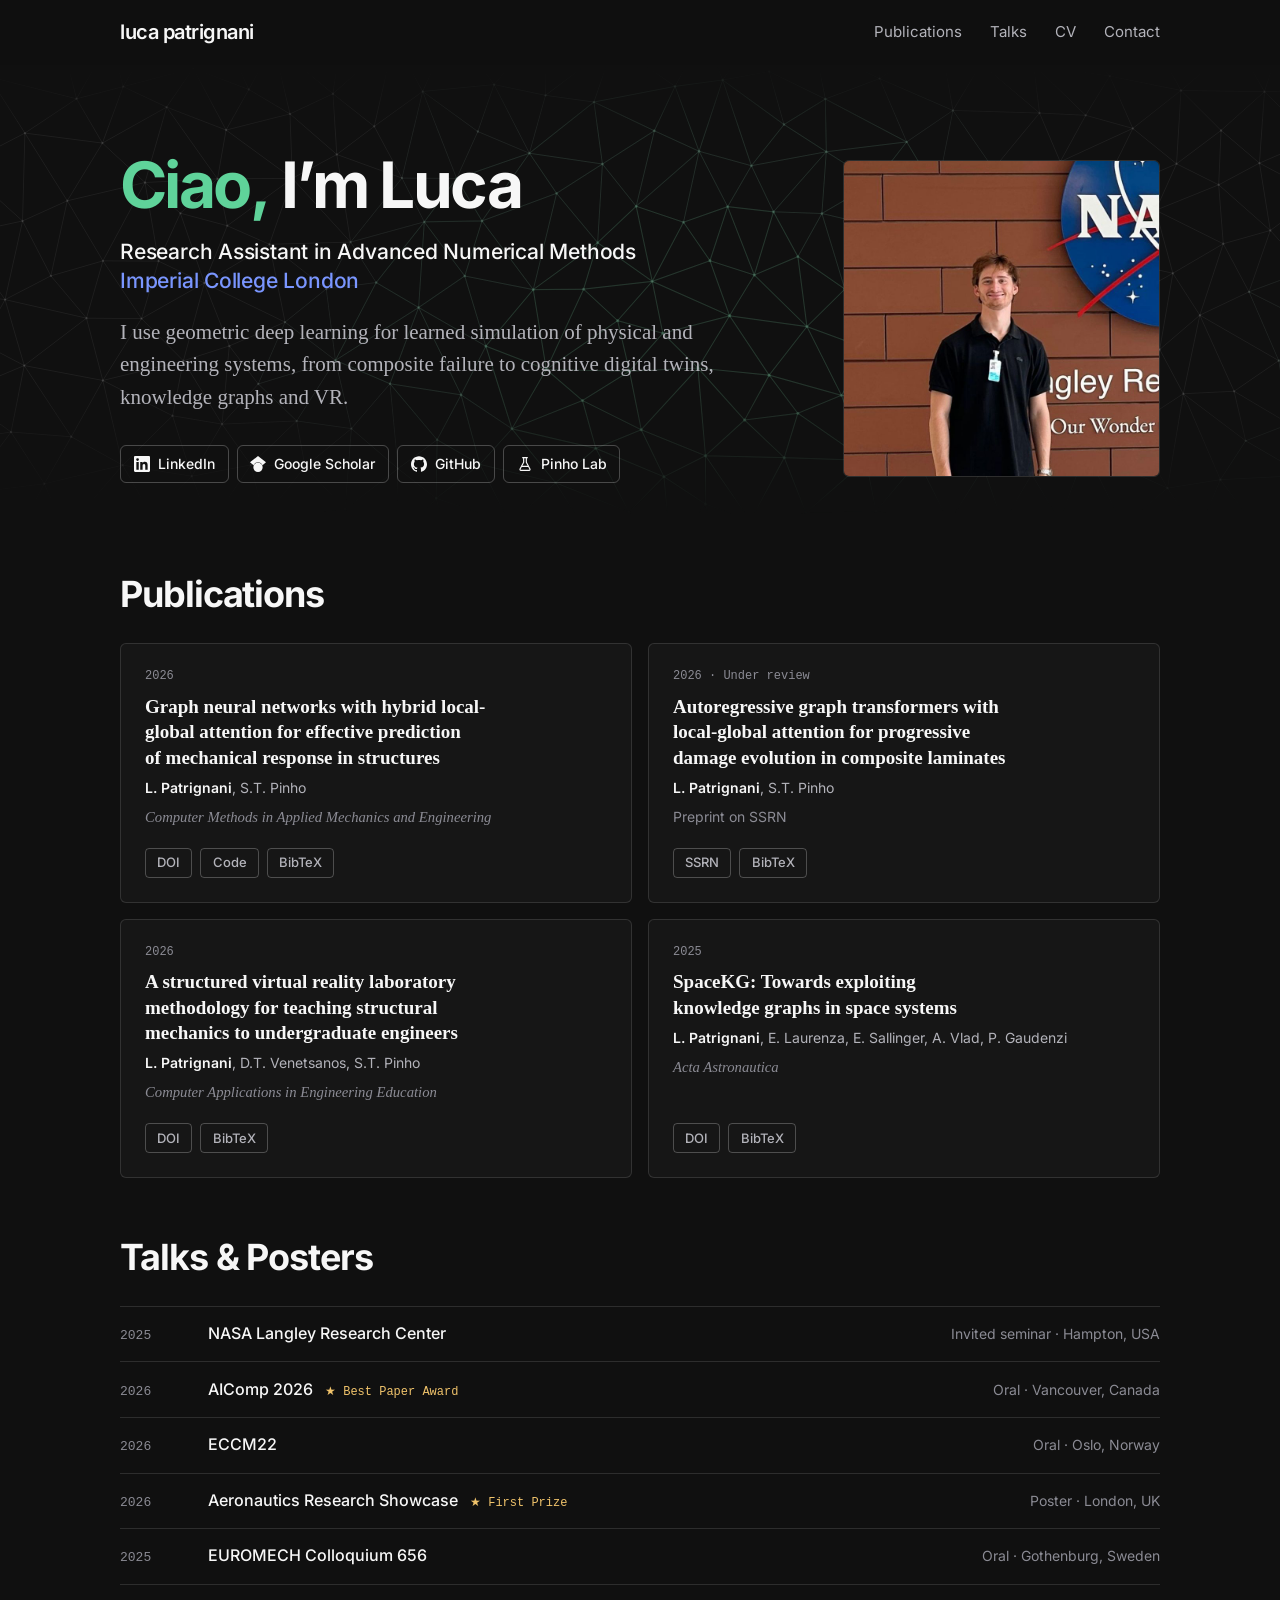
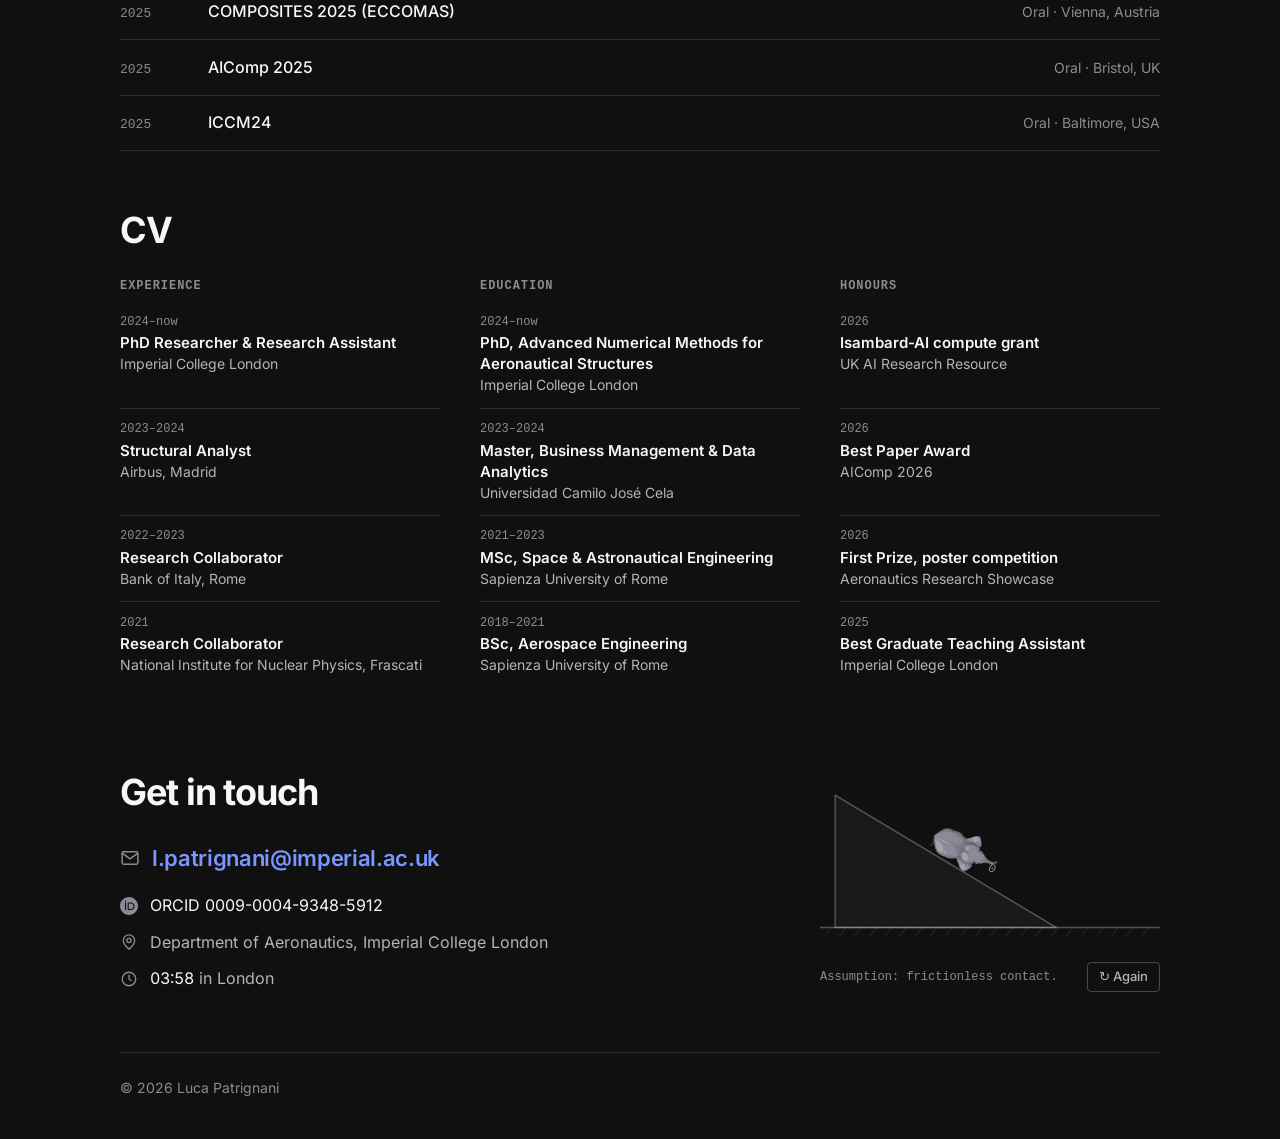
==== index.html @ 2bc67d6f "First version of my website" ====
<!doctype html>
<!--
  Luca Patrignani: personal academic website
  ============================================================================
  EDITING GUIDE
  - All content lives in this file, in this order: HERO, PUBLICATIONS, TALKS,
    CV, CONTACT. Each section starts with a comment banner.
  - To add an item, copy an existing block in the same list and edit the text.
  - Search for "TODO" to find what still needs your input.
  - Colours and fonts are set at the top of assets/css/style.css.
  ============================================================================
-->
<html lang="en" class="no-js">
<head>
  <meta charset="utf-8">
  <meta name="viewport" content="width=device-width, initial-scale=1">
  <script>document.documentElement.className = 'js';</script>

  <!-- ===== SEO ===== -->
  <title>Luca Patrignani | Research Assistant, Imperial College London</title>
  <meta name="description" content="Luca Patrignani, Research Assistant at Imperial College London: geometric deep learning for learned simulation of physical and engineering systems.">
  <meta name="author" content="Luca Patrignani">
  <link rel="canonical" href="https://englpat.github.io/">
  <meta name="theme-color" content="#101010">
  <meta name="color-scheme" content="dark">

  <!-- Social previews (LinkedIn, Slack, X, WhatsApp...) -->
  <meta property="og:type" content="profile">
  <meta property="og:site_name" content="Luca Patrignani">
  <meta property="og:title" content="Luca Patrignani | Research Assistant, Imperial College London">
  <meta property="og:description" content="Geometric deep learning for learned simulation of physical and engineering systems.">
  <meta property="og:url" content="https://englpat.github.io/">
  <meta property="og:image" content="https://englpat.github.io/assets/img/og-image.png">
  <meta property="og:image:width" content="1200">
  <meta property="og:image:height" content="630">
  <meta property="og:image:alt" content="Luca Patrignani, Research Assistant at Imperial College London">
  <meta name="twitter:card" content="summary_large_image">

  <link rel="icon" href="assets/img/favicon.svg" type="image/svg+xml">
  <link rel="apple-touch-icon" href="assets/img/apple-touch-icon.png">

  <!-- ===== Fonts & styles ===== -->
  <link rel="preload" href="assets/fonts/inter.woff2" as="font" type="font/woff2" crossorigin>
  <link rel="preload" href="assets/fonts/source-serif-4.woff2" as="font" type="font/woff2" crossorigin>
  <link rel="stylesheet" href="assets/css/style.css">
  <script src="assets/js/main.js" defer></script>
  <script src="assets/js/mesh.js" defer></script>

  <!-- Structured data: helps search engines understand who you are -->
  <script type="application/ld+json">
  {
    "@context": "https://schema.org",
    "@type": "Person",
    "name": "Luca Patrignani",
    "url": "https://englpat.github.io/",
    "image": "https://englpat.github.io/assets/img/profile.jpg",
    "email": "mailto:l.patrignani@imperial.ac.uk",
    "jobTitle": "Research Assistant in Advanced Numerical Methods",
    "worksFor": { "@type": "CollegeOrUniversity", "name": "Imperial College London", "url": "https://www.imperial.ac.uk/" },
    "memberOf": { "@type": "Organization", "name": "Pinho Lab", "url": "https://pinholab.cc.ic.ac.uk/" },
    "alumniOf": [
      { "@type": "CollegeOrUniversity", "name": "Sapienza University of Rome" },
      { "@type": "CollegeOrUniversity", "name": "Universidad Camilo José Cela" }
    ],
    "knowsAbout": [
      "Machine Learning for Computational Mechanics", "Geometric Deep Learning", "Graph Neural Networks",
      "Graph Transformers", "Digital Twins", "Virtual Reality",
      "Composite Structures", "Progressive Failure Modelling", "Uncertainty Quantification",
      "Scientific Machine Learning"
    ],
    "sameAs": [
      "https://www.linkedin.com/in/lucapatrignanii",
      "https://scholar.google.com/citations?user=K2Ihj38AAAAJ",
      "https://orcid.org/0009-0004-9348-5912",
      "https://profiles.imperial.ac.uk/l.patrignani",
      "https://github.com/EngLPat"
    ]
  }
  </script>
</head>

<body>
  <a class="skip-link" href="#main">Skip to content</a>

  <!-- Icon library: each <symbol> is reused below with <use href="#id"> -->
  <svg class="sprite" xmlns="http://www.w3.org/2000/svg" aria-hidden="true" focusable="false">
    <symbol id="i-scholar" viewBox="0 0 24 24"><path fill="currentColor" d="M5.242 13.769 0 9.5 12 0l12 9.5-5.242 4.269C17.548 11.249 14.978 9.5 12 9.5c-2.977 0-5.548 1.748-6.758 4.269zM12 10a7 7 0 1 0 0 14 7 7 0 0 0 0-14z"/></symbol>
    <symbol id="i-github" viewBox="0 0 24 24"><path fill="currentColor" d="M12 .297c-6.63 0-12 5.373-12 12 0 5.303 3.438 9.8 8.205 11.385.6.113.82-.258.82-.577 0-.285-.01-1.04-.015-2.04-3.338.724-4.042-1.61-4.042-1.61C4.422 18.07 3.633 17.7 3.633 17.7c-1.087-.744.084-.729.084-.729 1.205.084 1.838 1.236 1.838 1.236 1.07 1.835 2.809 1.305 3.495.998.108-.776.417-1.305.76-1.605-2.665-.3-5.466-1.332-5.466-5.93 0-1.31.465-2.38 1.235-3.22-.135-.303-.54-1.523.105-3.176 0 0 1.005-.322 3.3 1.23.96-.267 1.98-.399 3-.405 1.02.006 2.04.138 3 .405 2.28-1.552 3.285-1.23 3.285-1.23.645 1.653.24 2.873.12 3.176.765.84 1.23 1.91 1.23 3.22 0 4.61-2.805 5.625-5.475 5.92.42.36.81 1.096.81 2.22 0 1.606-.015 2.896-.015 3.286 0 .315.21.69.825.57C20.565 22.092 24 17.592 24 12.297c0-6.627-5.373-12-12-12"/></symbol>
    <symbol id="i-linkedin" viewBox="0 0 24 24"><path fill="currentColor" d="M20.447 20.452h-3.554v-5.569c0-1.328-.027-3.037-1.852-3.037-1.853 0-2.136 1.445-2.136 2.939v5.667H9.351V9h3.414v1.561h.046c.477-.9 1.637-1.85 3.37-1.85 3.601 0 4.267 2.37 4.267 5.455v6.286zM5.337 7.433a2.062 2.062 0 0 1-2.063-2.065 2.064 2.064 0 1 1 2.063 2.065zm1.782 13.019H3.555V9h3.564v11.452zM22.225 0H1.771C.792 0 0 .774 0 1.729v20.542C0 23.227.792 24 1.771 24h20.451C23.2 24 24 23.227 24 22.271V1.729C24 .774 23.2 0 22.222 0h.003z"/></symbol>
    <symbol id="i-orcid" viewBox="0 0 24 24"><path fill="currentColor" d="M12 0C5.372 0 0 5.372 0 12s5.372 12 12 12 12-5.372 12-12S18.628 0 12 0zM7.369 4.378c.525 0 .947.431.947.947s-.422.947-.947.947a.95.95 0 0 1-.947-.947c0-.525.422-.947.947-.947zm-.722 3.038h1.444v10.041H6.647V7.416zm3.562 0h3.9c3.712 0 5.344 2.653 5.344 5.025 0 2.578-2.016 5.025-5.325 5.025h-3.919V7.416zm1.444 1.303v7.444h2.297c3.272 0 4.022-2.484 4.022-3.722 0-2.016-1.284-3.722-4.097-3.722h-2.222z"/></symbol>
    <symbol id="i-clock" viewBox="0 0 24 24"><g fill="none" stroke="currentColor" stroke-width="1.75" stroke-linecap="round" stroke-linejoin="round"><circle cx="12" cy="12" r="9"/><path d="M12 7v5l3 2"/></g></symbol>
    <symbol id="i-lab" viewBox="0 0 24 24"><g fill="none" stroke="currentColor" stroke-width="1.75" stroke-linecap="round" stroke-linejoin="round"><path d="M10 2.5v7L4.6 19.6A1.3 1.3 0 0 0 5.8 21.5h12.4a1.3 1.3 0 0 0 1.2-1.9L14 9.5v-7"/><path d="M8.5 2.5h7M7 15.5h10"/></g></symbol>
    <symbol id="i-mail" viewBox="0 0 24 24"><g fill="none" stroke="currentColor" stroke-width="1.75" stroke-linecap="round" stroke-linejoin="round"><rect x="2.5" y="4.5" width="19" height="15" rx="2"/><path d="m3 6.5 9 6.5 9-6.5"/></g></symbol>
    <symbol id="i-pin" viewBox="0 0 24 24"><g fill="none" stroke="currentColor" stroke-width="1.75" stroke-linecap="round" stroke-linejoin="round"><path d="M19.5 10c0 5.5-7.5 11.5-7.5 11.5S4.5 15.5 4.5 10a7.5 7.5 0 0 1 15 0z"/><circle cx="12" cy="10" r="2.75"/></g></symbol>
    <symbol id="i-arrow" viewBox="0 0 24 24"><g fill="none" stroke="currentColor" stroke-width="2" stroke-linecap="round" stroke-linejoin="round"><path d="M7 17 17 7M8 7h9v9"/></g></symbol>
  </svg>

  <!-- ===================================================================
       HEADER
       =================================================================== -->
  <header class="site-header">
    <div class="container header-inner">
      <a class="wordmark" href="#top">luca patrignani</a>

      <button class="nav-toggle" type="button" aria-expanded="false" aria-controls="site-menu">
        <span class="sr-only">Menu</span>
        <span class="nav-toggle-bars" aria-hidden="true"></span>
      </button>

      <nav id="site-menu" class="nav" aria-label="Primary">
        <ul class="nav-links">
          <li><a href="#publications">Publications</a></li>
          <li><a href="#talks">Talks</a></li>
          <!-- TODO (optional): to use a hosted CV instead, replace #cv with its link -->
          <li><a href="#cv">CV</a></li>
          <li><a href="#contact">Contact</a></li>
        </ul>
      </nav>
    </div>
  </header>

  <main id="main">

    <!-- =================================================================
         HERO
         ================================================================= -->
    <section class="hero" id="top" aria-labelledby="hero-title">
      <!-- Interactive mesh in the background, drawn by assets/js/mesh.js -->
      <canvas class="hero-mesh" id="hero-mesh" aria-hidden="true"></canvas>

      <div class="container hero-grid">
        <div class="hero-text">
          <!-- The greeting cycles through Hi / Ciao / Hola (assets/js/main.js) -->
          <h1 class="hero-name" id="hero-title"><span class="greet" aria-hidden="true"><span class="greet-word">Hi,</span></span><span class="sr-only">Hi,</span> I’m Luca</h1>
          <p class="hero-role">
            Research Assistant in Advanced Numerical Methods<br>
            <a class="accent-link" href="https://profiles.imperial.ac.uk/l.patrignani" target="_blank" rel="noopener">Imperial College London</a>
          </p>
          <p class="hero-statement">
            I use geometric deep learning for learned simulation of physical and engineering systems,
            from composite failure to cognitive digital twins, knowledge graphs and VR.
          </p>

          <ul class="hero-links" aria-label="Profiles">
            <li><a class="btn" href="https://www.linkedin.com/in/lucapatrignanii" target="_blank" rel="noopener"><svg class="icon" aria-hidden="true"><use href="#i-linkedin"/></svg>LinkedIn</a></li>
            <li><a class="btn" href="https://scholar.google.com/citations?user=K2Ihj38AAAAJ" target="_blank" rel="noopener"><svg class="icon" aria-hidden="true"><use href="#i-scholar"/></svg>Google Scholar</a></li>
            <li><a class="btn" href="https://github.com/EngLPat" target="_blank" rel="noopener"><svg class="icon" aria-hidden="true"><use href="#i-github"/></svg>GitHub</a></li>
            <li><a class="btn" href="https://pinholab.cc.ic.ac.uk/" target="_blank" rel="noopener"><svg class="icon" aria-hidden="true"><use href="#i-lab"/></svg>Pinho Lab</a></li>
          </ul>
        </div>

        <!-- To change the photo, replace assets/img/profile.jpg (square, about 800×800 px) -->
        <img class="hero-photo" src="assets/img/profile.jpg" alt="Luca Patrignani" width="800" height="800" fetchpriority="high">
      </div>
    </section>

    <!-- =================================================================
         PUBLICATIONS
         -----------------------------------------------------------------
         TEMPLATE: copy this block to add a paper (newest first):

         <article class="pub">
           <p class="pub-meta">2026</p>
           <h3 class="pub-title"><a href="https://doi.org/..." target="_blank" rel="noopener">Paper title</a></h3>
           <p class="pub-authors"><strong>L. Patrignani</strong>, A. Coauthor</p>
           <p class="pub-venue"><em>Journal name</em></p>
           <div class="pub-links">
             <a class="chip" href="https://doi.org/..." target="_blank" rel="noopener">DOI</a>
             <details class="bibtex">
               <summary class="chip">BibTeX</summary>
               <div class="bibtex-box">
                 <button class="copy-btn" type="button">Copy</button>
                 <pre><code>@article{key, ... }</code></pre>
               </div>
             </details>
           </div>
         </article>
         ================================================================= -->
    <section class="section" id="publications" aria-labelledby="publications-title">
      <div class="container">
        <h2 class="section-title" id="publications-title">Publications</h2>

        <div class="pub-grid">
          <article class="pub">
            <p class="pub-meta">2026</p>
            <h3 class="pub-title"><a href="https://doi.org/10.1016/j.cma.2026.118753" target="_blank" rel="noopener">Graph neural networks with hybrid local-global attention for effective prediction of mechanical response in structures</a></h3>
            <p class="pub-authors"><strong>L. Patrignani</strong>, S.T. Pinho</p>
            <p class="pub-venue"><em>Computer Methods in Applied Mechanics and Engineering</em></p>
            <div class="pub-links">
              <a class="chip" href="https://doi.org/10.1016/j.cma.2026.118753" target="_blank" rel="noopener">DOI</a>
              <a class="chip" href="https://github.com/EngLPat/local-global-graph-transformer" target="_blank" rel="noopener">Code</a>
              <details class="bibtex">
                <summary class="chip">BibTeX</summary>
                <div class="bibtex-box">
                  <button class="copy-btn" type="button">Copy</button>
<pre><code>@article{patrignani2026hybrid,
  title   = {Graph neural networks with hybrid local--global attention for effective prediction of mechanical response in structures},
  author  = {Patrignani, Luca and Pinho, S. T.},
  journal = {Computer Methods in Applied Mechanics and Engineering},
  volume  = {452},
  pages   = {118753},
  year    = {2026},
  doi     = {10.1016/j.cma.2026.118753}
}</code></pre>
                </div>
              </details>
            </div>
          </article>

          <article class="pub">
            <p class="pub-meta">2026 · Under review</p>
            <h3 class="pub-title"><a href="https://papers.ssrn.com/sol3/papers.cfm?abstract_id=7286223" target="_blank" rel="noopener">Autoregressive graph transformers with local-global attention for progressive damage evolution in composite laminates</a></h3>
            <p class="pub-authors"><strong>L. Patrignani</strong>, S.T. Pinho</p>
            <p class="pub-venue">Preprint on SSRN</p>
            <div class="pub-links">
              <a class="chip" href="https://papers.ssrn.com/sol3/papers.cfm?abstract_id=7286223" target="_blank" rel="noopener">SSRN</a>
              <details class="bibtex">
                <summary class="chip">BibTeX</summary>
                <div class="bibtex-box">
                  <button class="copy-btn" type="button">Copy</button>
<pre><code>@misc{patrignani2026autoregressive,
  title  = {Autoregressive graph transformers with local--global attention for progressive damage evolution in composite laminates},
  author = {Patrignani, Luca and Pinho, S. T.},
  year   = {2026},
  note   = {Preprint, SSRN 7286223. Under review at Computer Methods in Applied Mechanics and Engineering}
}</code></pre>
                </div>
              </details>
            </div>
          </article>

          <article class="pub">
            <p class="pub-meta">2026</p>
            <h3 class="pub-title"><a href="https://doi.org/10.1002/cae.70261" target="_blank" rel="noopener">A structured virtual reality laboratory methodology for teaching structural mechanics to undergraduate engineers</a></h3>
            <p class="pub-authors"><strong>L. Patrignani</strong>, D.T. Venetsanos, S.T. Pinho</p>
            <p class="pub-venue"><em>Computer Applications in Engineering Education</em></p>
            <div class="pub-links">
              <a class="chip" href="https://doi.org/10.1002/cae.70261" target="_blank" rel="noopener">DOI</a>
              <details class="bibtex">
                <summary class="chip">BibTeX</summary>
                <div class="bibtex-box">
                  <button class="copy-btn" type="button">Copy</button>
<pre><code>@article{patrignani2026vrlab,
  title   = {A structured virtual reality laboratory methodology for teaching structural mechanics to undergraduate engineers},
  author  = {Patrignani, Luca and Venetsanos, D. T. and Pinho, S. T.},
  journal = {Computer Applications in Engineering Education},
  volume  = {34},
  number  = {5},
  pages   = {e70261},
  year    = {2026},
  doi     = {10.1002/cae.70261}
}</code></pre>
                </div>
              </details>
            </div>
          </article>

          <article class="pub">
            <p class="pub-meta">2025</p>
            <h3 class="pub-title"><a href="https://doi.org/10.1016/j.actaastro.2025.07.007" target="_blank" rel="noopener">SpaceKG: Towards exploiting knowledge graphs in space systems</a></h3>
            <p class="pub-authors"><strong>L. Patrignani</strong>, E. Laurenza, E. Sallinger, A. Vlad, P. Gaudenzi</p>
            <p class="pub-venue"><em>Acta Astronautica</em></p>
            <div class="pub-links">
              <a class="chip" href="https://doi.org/10.1016/j.actaastro.2025.07.007" target="_blank" rel="noopener">DOI</a>
              <details class="bibtex">
                <summary class="chip">BibTeX</summary>
                <div class="bibtex-box">
                  <button class="copy-btn" type="button">Copy</button>
<pre><code>@article{patrignani2025spacekg,
  title   = {{SpaceKG}: Towards exploiting Knowledge Graphs in space systems},
  author  = {Patrignani, Luca and Laurenza, E. and Sallinger, E. and Vlad, A. and Gaudenzi, P.},
  journal = {Acta Astronautica},
  year    = {2025},
  doi     = {10.1016/j.actaastro.2025.07.007}
}</code></pre>
                </div>
              </details>
            </div>
          </article>
        </div>
      </div>
    </section>

    <!-- =================================================================
         TALKS
         -----------------------------------------------------------------
         TEMPLATE: copy this block to add a talk or poster:

         <li class="talk">
           <span class="talk-year">2026</span>
           <span class="talk-event">Conference name <span class="award">★ Award (optional)</span></span>
           <span class="talk-meta">Oral · City, Country</span>
         </li>
         ================================================================= -->
    <section class="section" id="talks" aria-labelledby="talks-title">
      <div class="container">
        <h2 class="section-title" id="talks-title">Talks &amp; Posters</h2>

        <ol class="talk-list">
          <li class="talk">
            <span class="talk-year">2025</span>
            <span class="talk-event">NASA Langley Research Center</span>
            <span class="talk-meta">Invited seminar · Hampton, USA</span>
          </li>
          <li class="talk">
            <span class="talk-year">2026</span>
            <span class="talk-event">AIComp 2026 <span class="award">★ Best Paper Award</span></span>
            <span class="talk-meta">Oral · Vancouver, Canada</span>
          </li>
          <li class="talk">
            <span class="talk-year">2026</span>
            <span class="talk-event">ECCM22</span>
            <span class="talk-meta">Oral · Oslo, Norway</span>
          </li>
          <li class="talk">
            <span class="talk-year">2026</span>
            <span class="talk-event">Aeronautics Research Showcase <span class="award">★ First Prize</span></span>
            <span class="talk-meta">Poster · London, UK</span>
          </li>
          <li class="talk">
            <span class="talk-year">2025</span>
            <span class="talk-event">EUROMECH Colloquium 656</span>
            <span class="talk-meta">Oral · Gothenburg, Sweden</span>
          </li>
          <li class="talk">
            <span class="talk-year">2025</span>
            <span class="talk-event">COMPOSITES 2025 (ECCOMAS)</span>
            <span class="talk-meta">Oral · Vienna, Austria</span>
          </li>
          <li class="talk">
            <span class="talk-year">2025</span>
            <span class="talk-event">AIComp 2025</span>
            <span class="talk-meta">Oral · Bristol, UK</span>
          </li>
          <li class="talk">
            <span class="talk-year">2025</span>
            <span class="talk-event">ICCM24</span>
            <span class="talk-meta">Oral · Baltimore, USA</span>
          </li>
        </ol>
      </div>
    </section>

    <!-- =================================================================
         CV  (the "CV" link in the header points here)
         ================================================================= -->
    <section class="section" id="cv" aria-labelledby="cv-title">
      <div class="container">
        <h2 class="section-title" id="cv-title">CV</h2>

        <div class="cv-grid">
          <div>
            <h3 class="cv-heading">Experience</h3>
            <ul class="cv-list">
              <li><span class="cv-when">2024–now</span><strong>PhD Researcher &amp; Research Assistant</strong><span>Imperial College London</span></li>
              <li><span class="cv-when">2023–2024</span><strong>Structural Analyst</strong><span>Airbus, Madrid</span></li>
              <li><span class="cv-when">2022–2023</span><strong>Research Collaborator</strong><span>Bank of Italy, Rome</span></li>
              <li><span class="cv-when">2021</span><strong>Research Collaborator</strong><span>National Institute for Nuclear Physics, Frascati</span></li>
            </ul>
          </div>

          <div>
            <h3 class="cv-heading">Education</h3>
            <ul class="cv-list">
              <li><span class="cv-when">2024–now</span><strong>PhD, Advanced Numerical Methods for Aeronautical Structures</strong><span>Imperial College London</span></li>
              <li><span class="cv-when">2023–2024</span><strong>Master, Business Management &amp; Data Analytics</strong><span>Universidad Camilo José Cela</span></li>
              <li><span class="cv-when">2021–2023</span><strong>MSc, Space &amp; Astronautical Engineering</strong><span>Sapienza University of Rome</span></li>
              <li><span class="cv-when">2018–2021</span><strong>BSc, Aerospace Engineering</strong><span>Sapienza University of Rome</span></li>
            </ul>
          </div>

          <div>
            <h3 class="cv-heading">Honours</h3>
            <ul class="cv-list">
              <li><span class="cv-when">2026</span><strong>Isambard-AI compute grant</strong><span>UK AI Research Resource</span></li>
              <li><span class="cv-when">2026</span><strong>Best Paper Award</strong><span>AIComp 2026</span></li>
              <li><span class="cv-when">2026</span><strong>First Prize, poster competition</strong><span>Aeronautics Research Showcase</span></li>
              <li><span class="cv-when">2025</span><strong>Best Graduate Teaching Assistant</strong><span>Imperial College London</span></li>
            </ul>
          </div>
        </div>
      </div>
    </section>

    <!-- =================================================================
         CONTACT
         ================================================================= -->
    <section class="section" id="contact" aria-labelledby="contact-title">
      <div class="container contact-grid">
        <div>
          <h2 class="section-title" id="contact-title">Get in touch</h2>
          <ul class="contact-list">
            <li class="contact-email"><svg class="icon" aria-hidden="true"><use href="#i-mail"/></svg><a href="mailto:l.patrignani@imperial.ac.uk">l.patrignani@imperial.ac.uk</a></li>
            <li><svg class="icon" aria-hidden="true"><use href="#i-orcid"/></svg><a href="https://orcid.org/0009-0004-9348-5912" target="_blank" rel="noopener">ORCID 0009-0004-9348-5912</a></li>
            <li><svg class="icon" aria-hidden="true"><use href="#i-pin"/></svg><span>Department of Aeronautics, Imperial College London</span></li>
            <!-- Filled in by assets/js/main.js; stays hidden if JavaScript is off -->
            <li class="local-time" hidden><svg class="icon" aria-hidden="true"><use href="#i-clock"/></svg><span><time id="london-time"></time> in London</span></li>
          </ul>
        </div>

        <!-- The elephant slides down when this section comes into view (assets/js/main.js) -->
        <figure class="slide-fig">
          <svg class="slide-svg" viewBox="0 0 360 220" role="img" aria-label="An elephant sliding down a frictionless incline">
            <path d="M0 190H360" stroke="rgba(255,255,255,.28)" stroke-width="1.5"/>
            <path d="M12 190l-8 10M28 190l-8 10M44 190l-8 10M60 190l-8 10M76 190l-8 10M92 190l-8 10M108 190l-8 10M124 190l-8 10M140 190l-8 10M156 190l-8 10M172 190l-8 10M188 190l-8 10M204 190l-8 10M220 190l-8 10M236 190l-8 10M252 190l-8 10M268 190l-8 10M284 190l-8 10M300 190l-8 10M316 190l-8 10M332 190l-8 10M348 190l-8 10" stroke="rgba(255,255,255,.12)"/>
            <path d="M16 50 250 190H16Z" fill="rgba(255,255,255,.04)" stroke="rgba(255,255,255,.28)" stroke-width="1.5" stroke-linejoin="round"/>
            <text transform="translate(150 113) rotate(30.9)" fill="#8b8b94" font-family="ui-monospace, Menlo, Consolas, monospace" font-size="13">μ = 0</text>
            <g id="slider" transform="translate(48.6 46.1) rotate(30.9)">
              <image href="assets/img/elephant.png" x="-39" y="-24.2" width="78" height="48.4"/>
            </g>
          </svg>
          <figcaption class="slide-caption">
            <span>Assumption: frictionless contact.</span>
            <button class="chip slide-replay" type="button" hidden>↻ Again</button>
          </figcaption>
        </figure>
      </div>
    </section>
  </main>

  <footer class="site-footer">
    <div class="container">
      <p class="footer-inner">© <span id="year">2026</span> Luca Patrignani</p>
    </div>
  </footer>
</body>
</html>
---- assets/css/style.css ----
/* ==========================================================================
   Luca Patrignani: personal academic website
   Plain CSS, no build step.

   0. Fonts
   1. Design tokens   (edit these to restyle the whole site)
   2. Base
   3. Header & navigation
   4. Buttons & chips
   5. Hero
   6. Sections
   7. Publications
   8. Talks
   9. CV
   10. Contact & footer
   11. Motion & print
   ========================================================================== */

/* 0. Fonts ---------------------------------------------------------------
   Served from this site (assets/fonts), so visitors never contact Google.
   Both fonts are free under the SIL Open Font License (see assets/fonts). */
@font-face {
  font-family: "Inter";
  font-style: normal;
  font-weight: 400 700;
  font-display: swap;
  src: url("../fonts/inter.woff2") format("woff2");
}
@font-face {
  font-family: "Source Serif 4";
  font-style: normal;
  font-weight: 400 600;
  font-display: swap;
  src: url("../fonts/source-serif-4.woff2") format("woff2");
}
@font-face {
  font-family: "Source Serif 4";
  font-style: italic;
  font-weight: 400;
  font-display: swap;
  src: url("../fonts/source-serif-4-italic.woff2") format("woff2");
}

/* 1. Design tokens ------------------------------------------------------- */
:root {
  /* Colours (dark theme) */
  --bg: #101010;
  --surface: #161616;                    /* card background */
  --border: rgba(255, 255, 255, 0.12);
  --border-strong: rgba(255, 255, 255, 0.24);
  --text: #f7f7f7;
  --text-muted: #b3b3ba;
  --text-subtle: #8b8b94;
  --accent: #7a96ff;                     /* links and highlights */
  --award: #f0c36b;

  /* Typography */
  --font-sans: "Inter", ui-sans-serif, system-ui, -apple-system, "Segoe UI", Roboto, "Helvetica Neue", Arial, sans-serif;
  --font-serif: "Source Serif 4", "Source Serif Pro", Georgia, Cambria, "Times New Roman", serif;
  --font-mono: ui-monospace, "SF Mono", SFMono-Regular, Menlo, Consolas, "Liberation Mono", monospace;

  /* Layout */
  --container: 1040px;
  --gutter: clamp(1.25rem, 4vw, 2rem);
  --radius: 6px;
  --header-h: 64px;
  --section-space: clamp(2.75rem, 5vw, 3.75rem);
}

/* 2. Base ---------------------------------------------------------------- */
*, *::before, *::after { box-sizing: border-box; }

html {
  color-scheme: dark;
  -webkit-text-size-adjust: 100%;
  text-size-adjust: 100%;
  scroll-behavior: smooth;
  scroll-padding-top: calc(var(--header-h) + 1rem);
}

body {
  margin: 0;
  background: var(--bg);
  color: var(--text);
  font-family: var(--font-sans);
  font-size: 1rem;
  line-height: 1.6;
  -webkit-font-smoothing: antialiased;
  -moz-osx-font-smoothing: grayscale;
}

h1, h2, h3, p, figure { margin: 0; }
:where(ul[class], ol[class]) { margin: 0; padding: 0; list-style: none; }
img, svg { display: block; max-width: 100%; }
img { height: auto; }
button { font: inherit; color: inherit; }

a { color: inherit; text-decoration-thickness: 1px; text-underline-offset: 0.2em; }

::selection { background: var(--accent); color: var(--bg); }

:focus-visible { outline: 2px solid var(--accent); outline-offset: 3px; border-radius: 3px; }

.container {
  width: 100%;
  max-width: calc(var(--container) + 2 * var(--gutter));
  margin-inline: auto;
  padding-inline: var(--gutter);
}

.accent { color: var(--accent); }
.accent-link { color: var(--accent); text-decoration: none; }
.accent-link:hover { text-decoration: underline; }
.icon { width: 1rem; height: 1rem; flex: none; fill: currentColor; }
.sprite { position: absolute; width: 0; height: 0; overflow: hidden; }

.sr-only {
  position: absolute;
  width: 1px; height: 1px;
  padding: 0; margin: -1px;
  overflow: hidden;
  clip: rect(0, 0, 0, 0);
  white-space: nowrap;
  border: 0;
}

.skip-link {
  position: absolute;
  left: 1rem; top: -3rem;
  z-index: 100;
  padding: 0.6rem 1rem;
  background: var(--text);
  color: var(--bg);
  border-radius: var(--radius);
  text-decoration: none;
}
.skip-link:focus { top: 1rem; }

/* 3. Header & navigation ------------------------------------------------- */
.site-header {
  position: sticky;
  top: 0;
  z-index: 50;
  background: rgba(16, 16, 16, 0.85);
  -webkit-backdrop-filter: saturate(160%) blur(12px);
  backdrop-filter: saturate(160%) blur(12px);
  border-bottom: 1px solid transparent;
  transition: border-color 0.2s ease;
}
.site-header.is-scrolled { border-bottom-color: var(--border); }

.header-inner {
  display: flex;
  align-items: center;
  justify-content: space-between;
  gap: 1.5rem;
  height: var(--header-h);
}

.wordmark {
  font-size: 1.25rem;
  font-weight: 600;
  letter-spacing: -0.025em;
  text-decoration: none;
  white-space: nowrap;
}
.wordmark:hover { color: var(--accent); }

.nav-links { display: flex; gap: 1.75rem; }
.nav-links a {
  font-size: 0.9375rem;
  color: var(--text-muted);
  text-decoration: none;
  transition: color 0.15s ease;
}
.nav-links a:hover,
.nav-links a[aria-current="true"] { color: var(--text); }

.nav-toggle {
  display: none;
  align-items: center;
  justify-content: center;
  width: 2.5rem; height: 2.5rem;
  padding: 0;
  background: transparent;
  border: 1px solid var(--border);
  border-radius: var(--radius);
  cursor: pointer;
}
.nav-toggle-bars { position: relative; width: 16px; height: 10px; }
.nav-toggle-bars::before,
.nav-toggle-bars::after {
  content: "";
  position: absolute;
  left: 0; right: 0;
  height: 1.5px;
  background: var(--text);
  border-radius: 1px;
  transition: transform 0.2s ease, top 0.2s ease;
}
.nav-toggle-bars::before { top: 1px; }
.nav-toggle-bars::after { top: 7.5px; }
.nav-toggle[aria-expanded="true"] .nav-toggle-bars::before { top: 4.25px; transform: rotate(45deg); }
.nav-toggle[aria-expanded="true"] .nav-toggle-bars::after { top: 4.25px; transform: rotate(-45deg); }

@media (max-width: 639.98px) {
  .js .nav-toggle { display: inline-flex; }
  .js .nav {
    position: absolute;
    top: var(--header-h);
    left: 0; right: 0;
    display: none;
    padding: 0 var(--gutter) 1rem;
    background: var(--bg);
    border-bottom: 1px solid var(--border);
  }
  .js .nav.is-open { display: block; }
  .js .nav-links { flex-direction: column; gap: 0; }
  .js .nav-links a {
    display: block;
    padding-block: 0.8rem;
    font-size: 1.0625rem;
    color: var(--text);
    border-bottom: 1px solid var(--border);
  }

  /* Without JavaScript the links are simply shown in a wrapped row */
  .no-js .header-inner { flex-wrap: wrap; height: auto; padding-block: 0.75rem; }
  .no-js .nav-links { flex-wrap: wrap; gap: 0.5rem 1.25rem; }
}

/* 4. Buttons & chips ----------------------------------------------------- */
.btn {
  display: inline-flex;
  align-items: center;
  gap: 0.5rem;
  height: 2.5rem;
  padding: 0 0.95rem;
  background: transparent;
  color: var(--text);
  border: 1px solid var(--border-strong);
  border-radius: var(--radius);
  font: 500 0.9375rem/1 var(--font-sans);
  text-decoration: none;
  white-space: nowrap;
  transition: background-color 0.15s ease, color 0.15s ease, border-color 0.15s ease;
}
.btn:hover { background: var(--text); border-color: var(--text); color: var(--bg); }

.chip {
  display: inline-flex;
  align-items: center;
  gap: 0.35rem;
  height: 1.875rem;
  padding: 0 0.7rem;
  background: transparent;
  color: var(--text-muted);
  border: 1px solid var(--border-strong);
  border-radius: 4px;
  font: 500 0.8125rem/1 var(--font-sans);
  text-decoration: none;
  cursor: pointer;
  transition: border-color 0.15s ease, color 0.15s ease;
}
.chip:hover { border-color: var(--accent); color: var(--accent); }

/* 5. Hero ---------------------------------------------------------------- */
.hero {
  position: relative;
  isolation: isolate;          /* keeps the mesh behind the hero's content */
  padding-block: clamp(2.5rem, 7vw, 5.5rem) clamp(1rem, 3vw, 2rem);
}

/* Interactive mesh behind the hero (assets/js/mesh.js), fading out at the edges */
.hero-mesh {
  position: absolute;
  inset: 0;
  z-index: -1;
  width: 100%;
  height: 100%;
  pointer-events: none;
  -webkit-mask-image: linear-gradient(to bottom, transparent, #000 15%, #000 70%, transparent);
  mask-image: linear-gradient(to bottom, transparent, #000 15%, #000 70%, transparent);
}

/* "Hi," / "Ciao," / "Hola," (cycled by assets/js/main.js) */
.greet { display: inline-block; white-space: nowrap; transition: width 0.45s cubic-bezier(0.2, 0.7, 0.2, 1); }
.greet-word {
  display: inline-block;
  color: var(--greet, var(--accent));
  transition: opacity 0.3s ease, transform 0.3s ease;
}
.greet-word.is-out { opacity: 0; transform: translateY(-0.12em); }

.hero-grid {
  display: grid;
  grid-template-columns: minmax(0, 1fr);
  align-items: center;
  gap: 2.5rem;
}
@media (min-width: 900px) {
  .hero-grid { grid-template-columns: minmax(0, 1.35fr) minmax(0, 0.65fr); gap: 4rem; }
}

.hero-name {
  font-size: clamp(2.5rem, 6vw, 4rem);
  font-weight: 700;
  line-height: 1;
  letter-spacing: -0.04em;
}

.hero-role {
  margin-top: 1.25rem;
  font-size: clamp(1.125rem, 2vw, 1.3125rem);
  font-weight: 500;
  line-height: 1.4;
  letter-spacing: -0.01em;
}

.hero-statement {
  text-wrap: pretty;
  max-width: 32em;
  margin-top: 1.25rem;
  font-family: var(--font-serif);
  font-size: clamp(1.125rem, 1.8vw, 1.3125rem);
  line-height: 1.55;
  color: var(--text-muted);
}

.hero-links { display: flex; flex-wrap: wrap; gap: 0.5rem; margin-top: 2rem; }
.hero-links .btn { height: 2.375rem; padding: 0 0.8rem; font-size: 0.875rem; }

/* Photo: on top on phones (like mhouge.dk), on the right on wide screens */
.hero-photo {
  order: -1;
  width: min(100%, 15rem);
  aspect-ratio: 1;
  object-fit: cover;
  border-radius: var(--radius);
  border: 1px solid var(--border);
}
@media (min-width: 900px) {
  .hero-photo { order: 0; width: 100%; max-width: 22rem; justify-self: end; }
}

/* 6. Sections ------------------------------------------------------------ */
.section { padding-top: var(--section-space); }

.section-title {
  margin-bottom: 1.75rem;
  font-size: clamp(1.75rem, 3.5vw, 2.25rem);
  font-weight: 700;
  line-height: 1.1;
  letter-spacing: -0.03em;
}

/* 7. Publications -------------------------------------------------------- */
.pub-grid {
  display: grid;
  grid-template-columns: minmax(0, 1fr);
  gap: 1rem;
}
@media (min-width: 760px) { .pub-grid { grid-template-columns: repeat(2, minmax(0, 1fr)); } }

.pub {
  display: flex;
  flex-direction: column;
  gap: 0.4rem;
  padding: 1.5rem;
  background: var(--surface);
  border: 1px solid var(--border);
  border-radius: var(--radius);
  transition: border-color 0.2s ease;
}
.pub:hover { border-color: var(--border-strong); }

.pub-meta {
  font: 0.75rem/1.4 var(--font-mono);
  font-variant-numeric: tabular-nums;
  color: var(--text-subtle);
}

.pub-title {
  text-wrap: balance;
  margin-top: 0.15rem;
  font-family: var(--font-serif);
  font-size: 1.1875rem;
  font-weight: 600;
  line-height: 1.35;
}
.pub-title a { text-decoration: none; transition: color 0.15s ease; }
.pub-title a:hover { color: var(--accent); }

.pub-authors { font-size: 0.875rem; color: var(--text-muted); }
.pub-authors strong { font-weight: 600; color: var(--text); }
.pub-venue { font-size: 0.875rem; color: var(--text-subtle); }
.pub-venue em { font-family: var(--font-serif); font-size: 1.05em; }

.pub-links {
  display: flex;
  flex-wrap: wrap;
  align-items: flex-start;
  gap: 0.5rem;
  margin-top: auto;
  padding-top: 0.75rem;
}

.bibtex[open] { flex-basis: 100%; }
.bibtex summary { width: max-content; list-style: none; }
.bibtex summary::-webkit-details-marker { display: none; }
.bibtex-box { position: relative; margin-top: 0.6rem; }
.bibtex-box pre {
  margin: 0;
  padding: 0.9rem 1rem;
  overflow-x: auto;
  background: var(--bg);
  border: 1px solid var(--border);
  border-radius: var(--radius);
  font: 0.75rem/1.6 var(--font-mono);
  color: var(--text-muted);
}
.copy-btn {
  position: absolute;
  top: 0.5rem; right: 0.5rem;
  padding: 0.3rem 0.6rem;
  background: var(--surface);
  border: 1px solid var(--border-strong);
  border-radius: 4px;
  font: 500 0.75rem/1 var(--font-sans);
  cursor: pointer;
}
.copy-btn:hover { border-color: var(--accent); color: var(--accent); }
.no-js .copy-btn { display: none; }

/* 8. Talks --------------------------------------------------------------- */
.talk-list { border-top: 1px solid var(--border); }

.talk {
  display: grid;
  grid-template-columns: 3.5rem minmax(0, 1fr);
  gap: 0.15rem 1rem;
  padding-block: 0.9rem;
  border-bottom: 1px solid var(--border);
}
@media (min-width: 640px) {
  .talk { grid-template-columns: 4rem minmax(0, 1fr) auto; align-items: baseline; gap: 1.5rem; }
}

.talk-year {
  font: 0.8125rem/1.6 var(--font-mono);
  font-variant-numeric: tabular-nums;
  color: var(--text-subtle);
}
.talk-event { font-weight: 500; }
.talk-meta { grid-column: 2; font-size: 0.875rem; color: var(--text-subtle); }
@media (min-width: 640px) { .talk-meta { grid-column: auto; text-align: right; } }

.award {
  margin-left: 0.5rem;
  font: 500 0.75rem/1 var(--font-mono);
  color: var(--award);
  white-space: nowrap;
}

/* 9. CV ------------------------------------------------------------------ */
.cv-grid {
  display: grid;
  grid-template-columns: minmax(0, 1fr);
  gap: 2rem;
}
@media (min-width: 720px) {
  .cv-grid { grid-template-columns: repeat(3, minmax(0, 1fr)); gap: 0 2.5rem; }

  /* Line up the entries of the three columns row by row (room for up to 8 per column) */
  @supports (grid-template-rows: subgrid) {
    .cv-grid > div { display: grid; grid-row: span 9; grid-template-rows: subgrid; }
    .cv-grid .cv-list { display: grid; grid-row: 2 / -1; grid-template-rows: subgrid; }
  }
}

.cv-heading {
  margin-bottom: 0.5rem;
  font: 600 0.75rem/1.2 var(--font-mono);
  letter-spacing: 0.08em;
  text-transform: uppercase;
  color: var(--text-subtle);
}

.cv-list li { padding-block: 0.7rem; border-bottom: 1px solid var(--border); }
.cv-list li:last-child { border-bottom: 0; }
.cv-list strong { display: block; font-size: 0.9375rem; font-weight: 600; line-height: 1.4; }
.cv-list span { display: block; font-size: 0.875rem; color: var(--text-muted); }
.cv-list .cv-when {
  margin-bottom: 0.1rem;
  font: 0.75rem/1.5 var(--font-mono);
  font-variant-numeric: tabular-nums;
  color: var(--text-subtle);
}

/* 10. Contact & footer --------------------------------------------------- */
.contact-list { display: grid; gap: 0.7rem; }
.contact-list li { display: flex; align-items: center; gap: 0.75rem; color: var(--text-muted); }
.contact-list .icon { width: 1.125rem; height: 1.125rem; color: var(--text-subtle); }
.contact-list a { color: var(--text); text-decoration: none; overflow-wrap: anywhere; }
.contact-list a:hover { color: var(--accent); }
.contact-list .contact-email { margin-bottom: 0.35rem; }
.contact-list .contact-email .icon { width: 1.25rem; height: 1.25rem; }
.contact-list .contact-email a {
  font-size: clamp(1.125rem, 2.4vw, 1.375rem);
  font-weight: 600;
  letter-spacing: -0.015em;
  color: var(--accent);
}
.contact-list .contact-email a:hover { text-decoration: underline; }
.local-time time { font-variant-numeric: tabular-nums; color: var(--text); }

.contact-grid { display: grid; grid-template-columns: minmax(0, 1fr); gap: 2rem; }
@media (min-width: 760px) {
  .contact-grid { grid-template-columns: minmax(0, 1fr) minmax(0, 340px); align-items: end; gap: 3rem; }
}

/* The sliding elephant */
.slide-fig { width: 100%; max-width: 340px; }
.slide-svg { width: 100%; height: auto; overflow: hidden; }
.slide-caption {
  display: flex;
  align-items: center;
  justify-content: space-between;
  gap: 1rem;
  min-height: 1.875rem;
  margin-top: 0.4rem;
  font: 0.75rem/1.4 var(--font-mono);
  color: var(--text-subtle);
}

.site-footer { padding-block: var(--section-space) 2.5rem; font-size: 0.875rem; color: var(--text-subtle); }
.footer-inner { padding-top: 1.5rem; border-top: 1px solid var(--border); }

/* 11. Motion & print ----------------------------------------------------- */
@media (prefers-reduced-motion: reduce) {
  html { scroll-behavior: auto; }
  *, *::before, *::after { transition: none !important; }
}

@media print {
  :root { --bg: #fff; --surface: #fff; --text: #000; --text-muted: #333; --text-subtle: #555; --border: #ccc; --accent: #000; }
  .site-header, .skip-link, .hero-links, .copy-btn, .site-footer { display: none !important; }
  .section, .hero { padding-block: 1rem; }
  .pub { break-inside: avoid; }
}
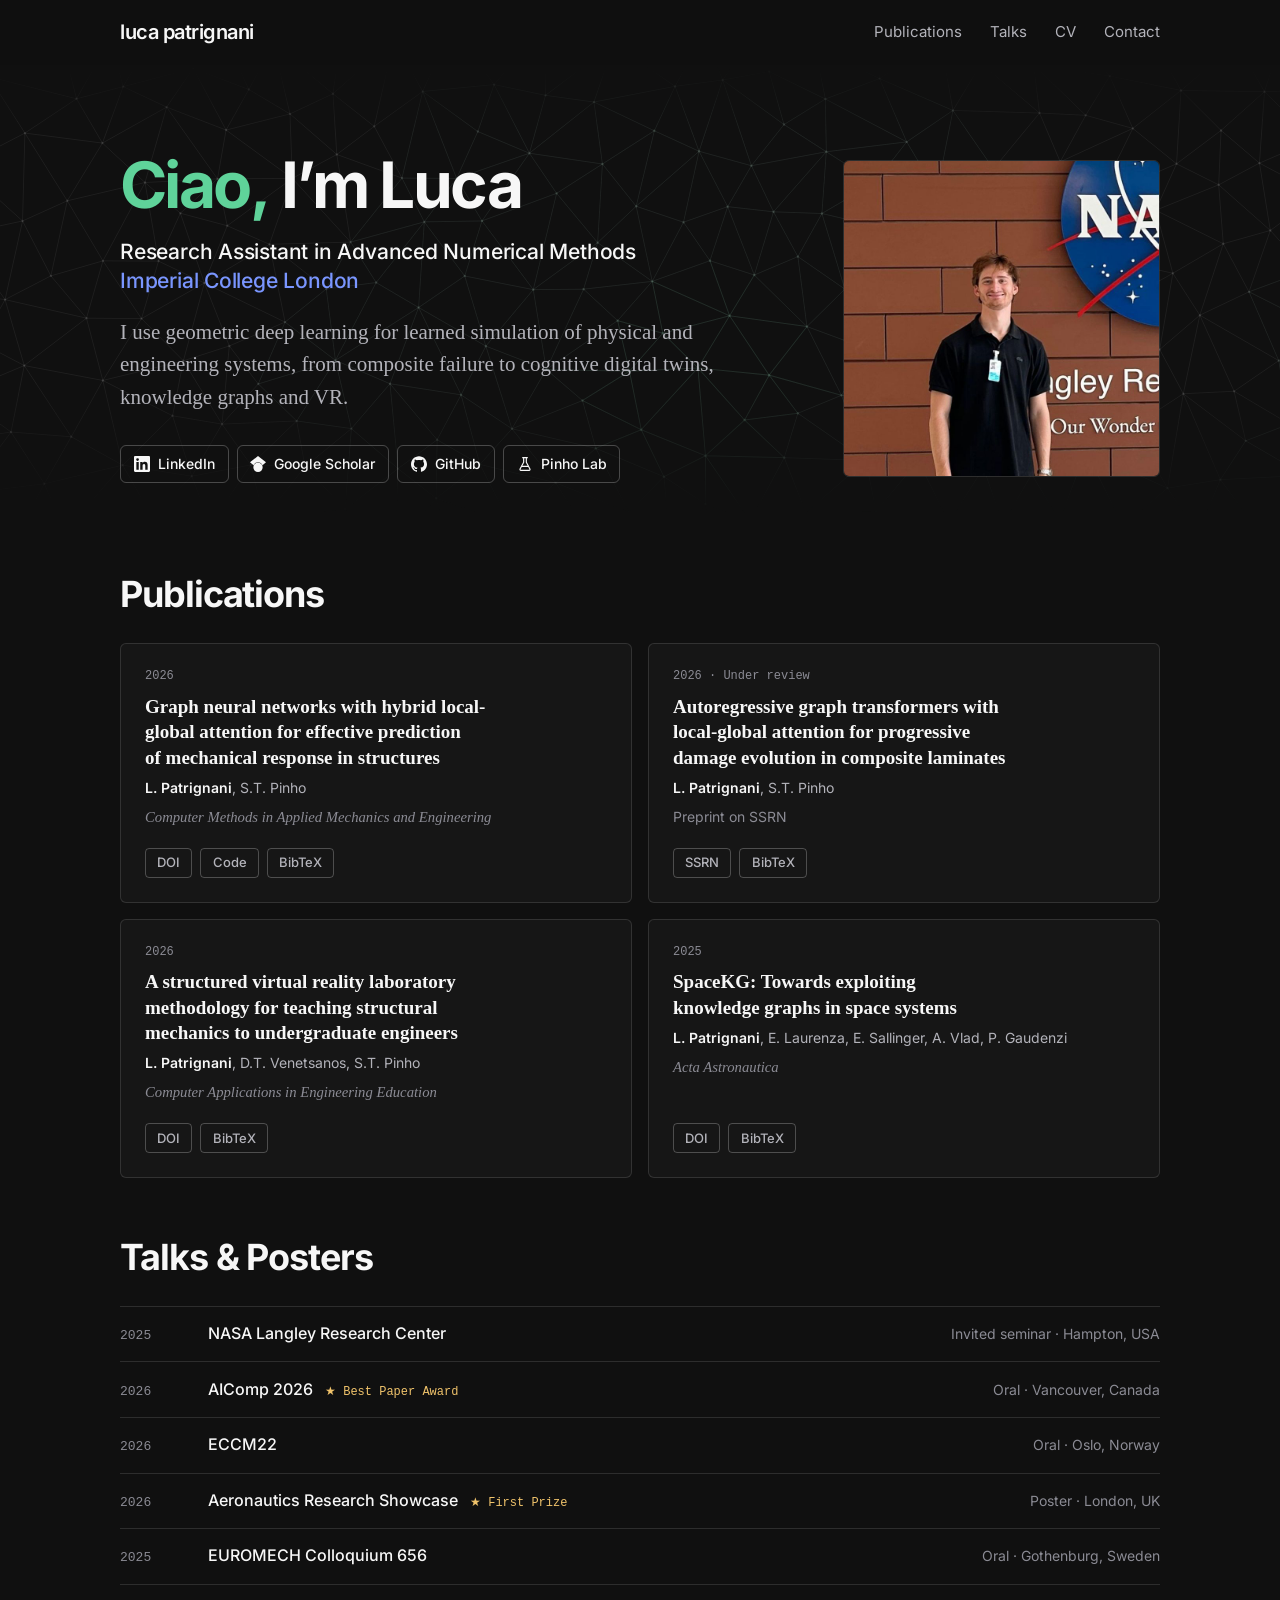
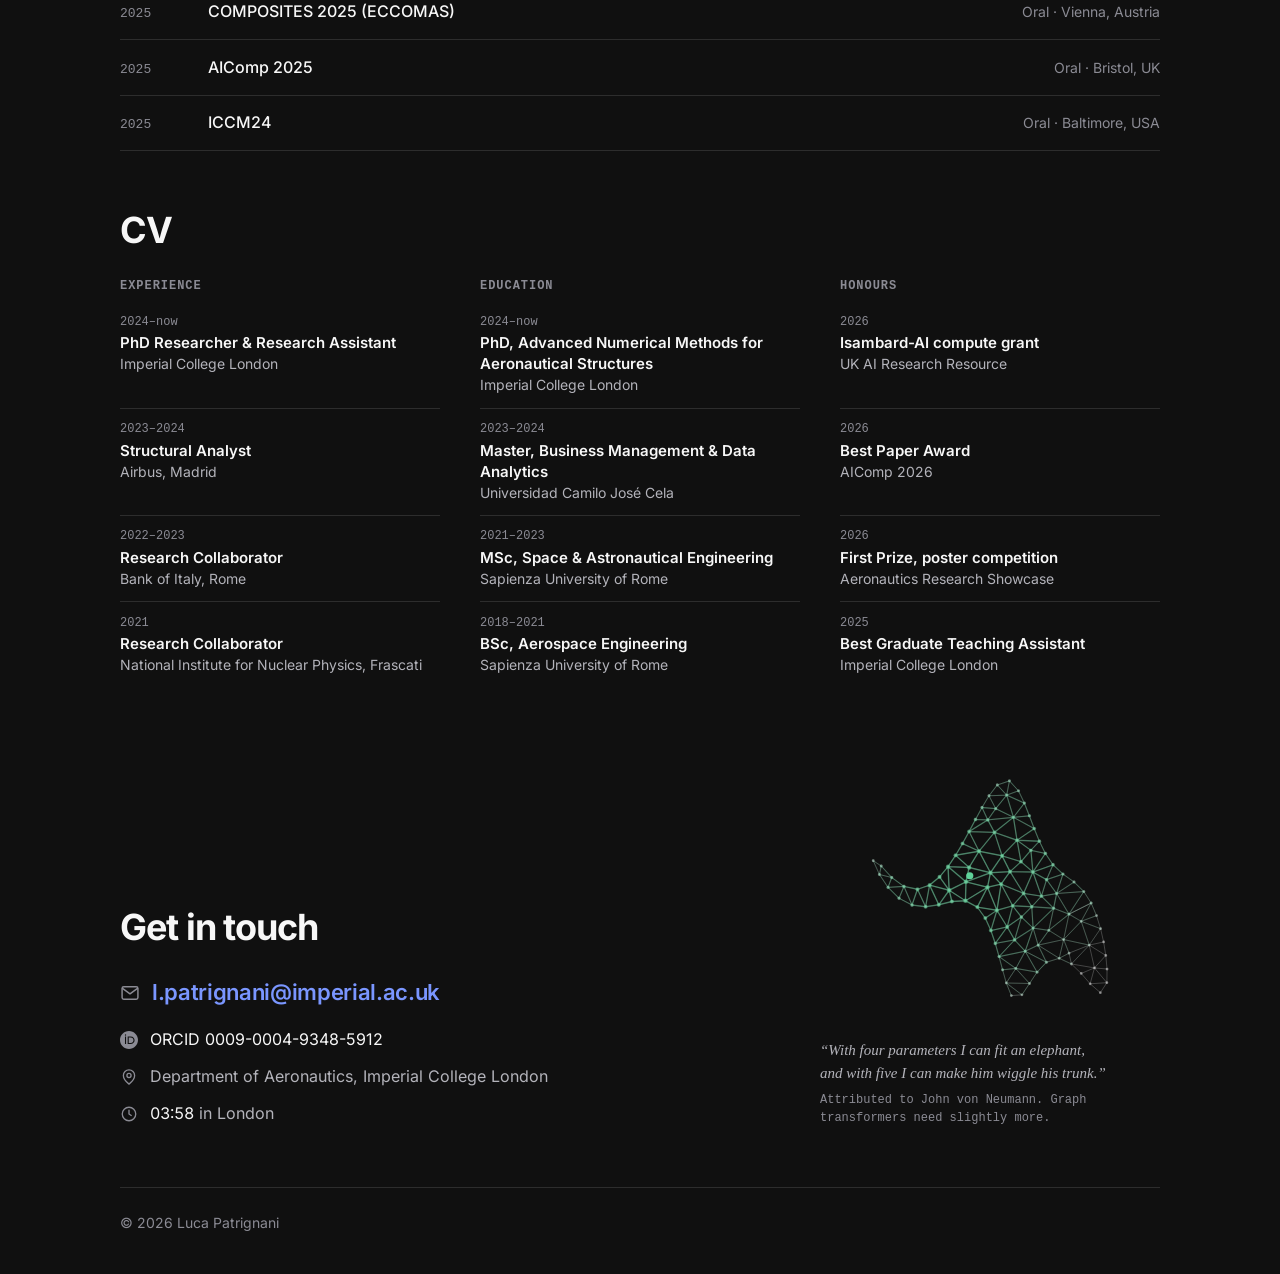
==== commit d95357f9: "Add von Neumann's elephant" ====
--- a/index.html
+++ b/index.html
@@ -398,7 +398,20 @@
           </ul>
         </div>
 
-        <!-- The elephant slides down when this section comes into view (assets/js/main.js) -->
+        <!-- von Neumann's elephant as a mesh graph (assets/js/mesh.js).
+             Hover to wiggle its trunk; the glow spreads like message passing. -->
+        <figure class="vn-fig">
+          <canvas class="vn-canvas" id="vn-elephant" role="img"
+                  aria-label="An elephant drawn from five parameters, meshed into a graph, wiggling its trunk"></canvas>
+          <figcaption>
+            <p class="vn-quote">“With four parameters I can fit an elephant, and with five I can make him wiggle his trunk.”</p>
+            <p class="vn-credit">Attributed to John von Neumann. Graph transformers need slightly more.</p>
+          </figcaption>
+        </figure>
+
+        <!-- PREVIOUS VERSION, kept for later: the elephant sliding down a frictionless incline.
+             To bring it back, remove the comment markers around this block and around the
+             "sliding elephant" block in assets/js/main.js, and delete the vn-fig figure above.
         <figure class="slide-fig">
           <svg class="slide-svg" viewBox="0 0 360 220" role="img" aria-label="An elephant sliding down a frictionless incline">
             <path d="M0 190H360" stroke="rgba(255,255,255,.28)" stroke-width="1.5"/>
@@ -414,6 +427,7 @@
             <button class="chip slide-replay" type="button" hidden>↻ Again</button>
           </figcaption>
         </figure>
+        END OF PREVIOUS VERSION -->
       </div>
     </section>
   </main>
--- a/assets/css/style.css
+++ b/assets/css/style.css
@@ -519,7 +519,21 @@
   .contact-grid { grid-template-columns: minmax(0, 1fr) minmax(0, 340px); align-items: end; gap: 3rem; }
 }
 
-/* The sliding elephant */
+/* Von Neumann's elephant (assets/js/mesh.js) */
+.vn-fig { width: 100%; max-width: 340px; }
+.vn-canvas { display: block; width: 100%; aspect-ratio: 6 / 5; cursor: crosshair; touch-action: pan-y; }
+.vn-quote {
+  margin-top: 0.5rem;
+  font-family: var(--font-serif);
+  font-size: 0.9375rem;
+  font-style: italic;
+  line-height: 1.5;
+  color: var(--text-muted);
+  text-wrap: balance;
+}
+.vn-credit { margin-top: 0.4rem; font: 0.75rem/1.5 var(--font-mono); color: var(--text-subtle); }
+
+/* The sliding elephant (previous version, currently commented out in index.html) */
 .slide-fig { width: 100%; max-width: 340px; }
 .slide-svg { width: 100%; height: auto; overflow: hidden; }
 .slide-caption {
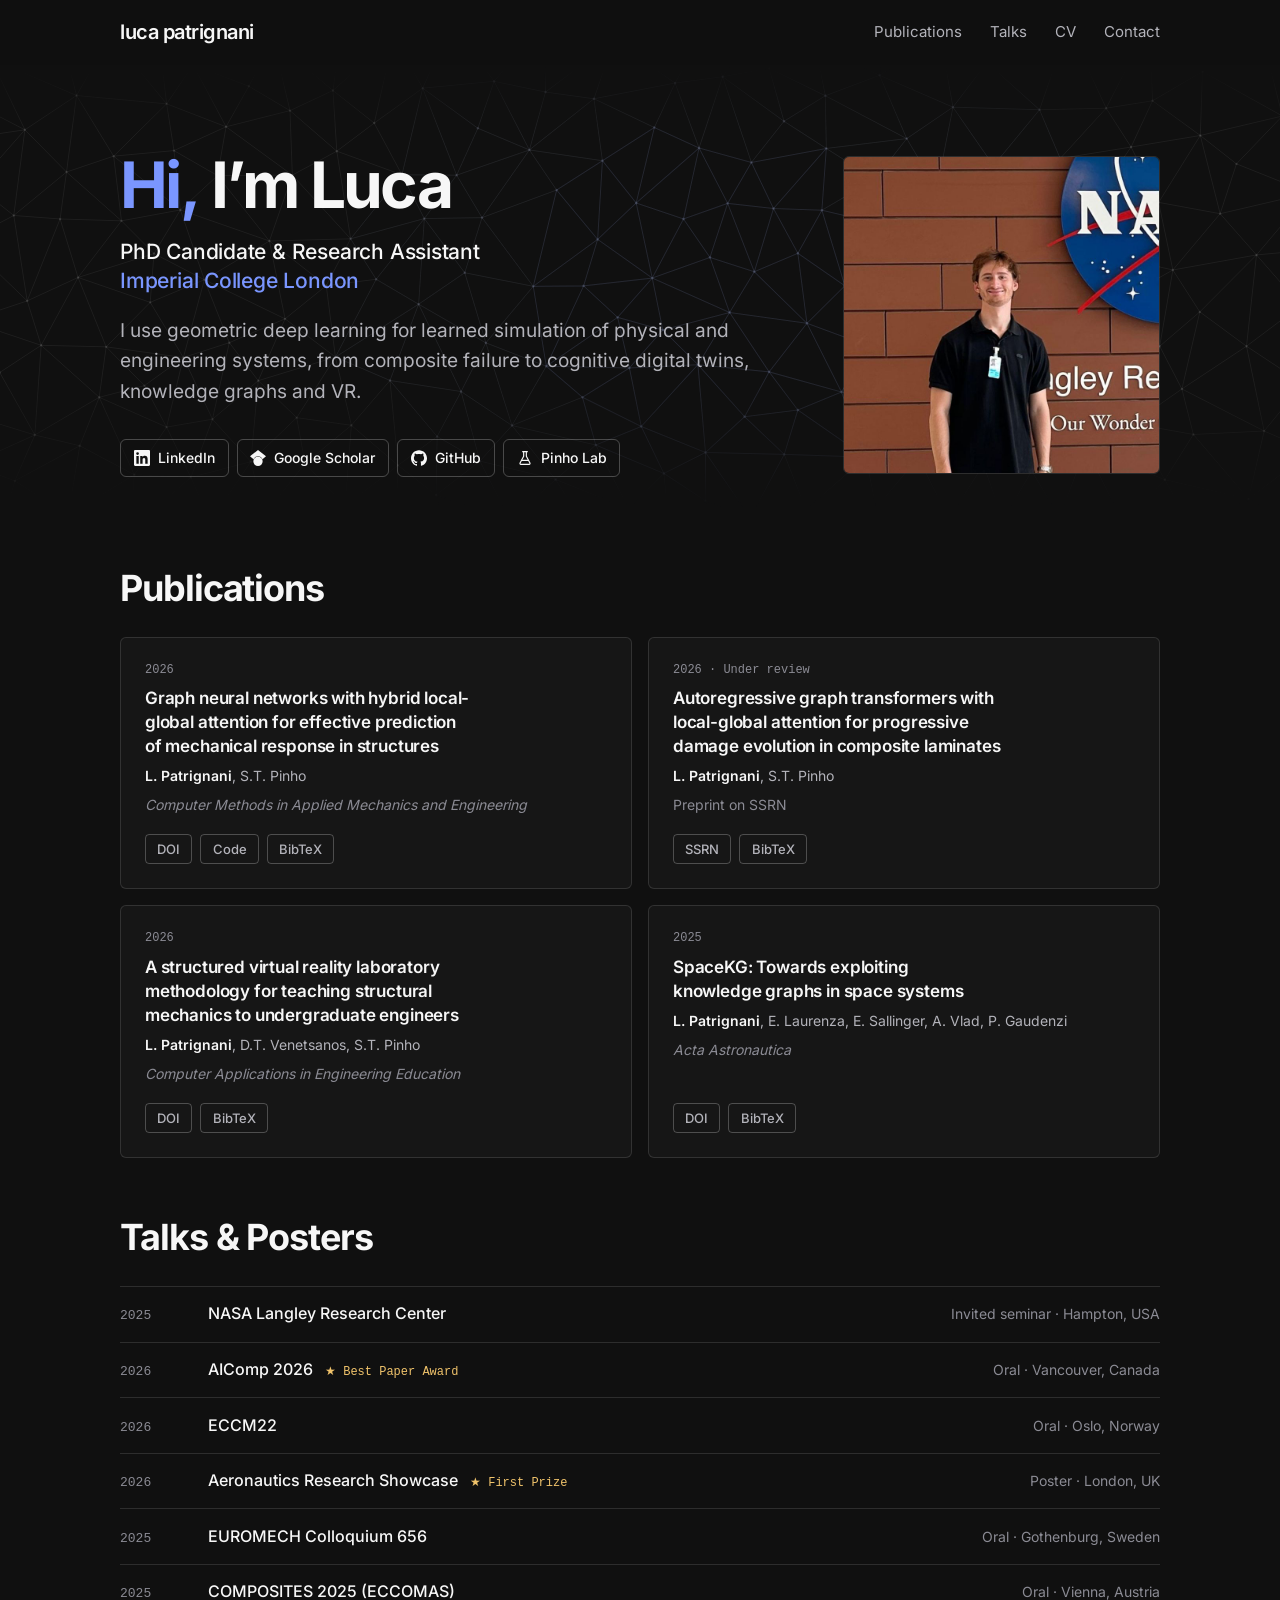
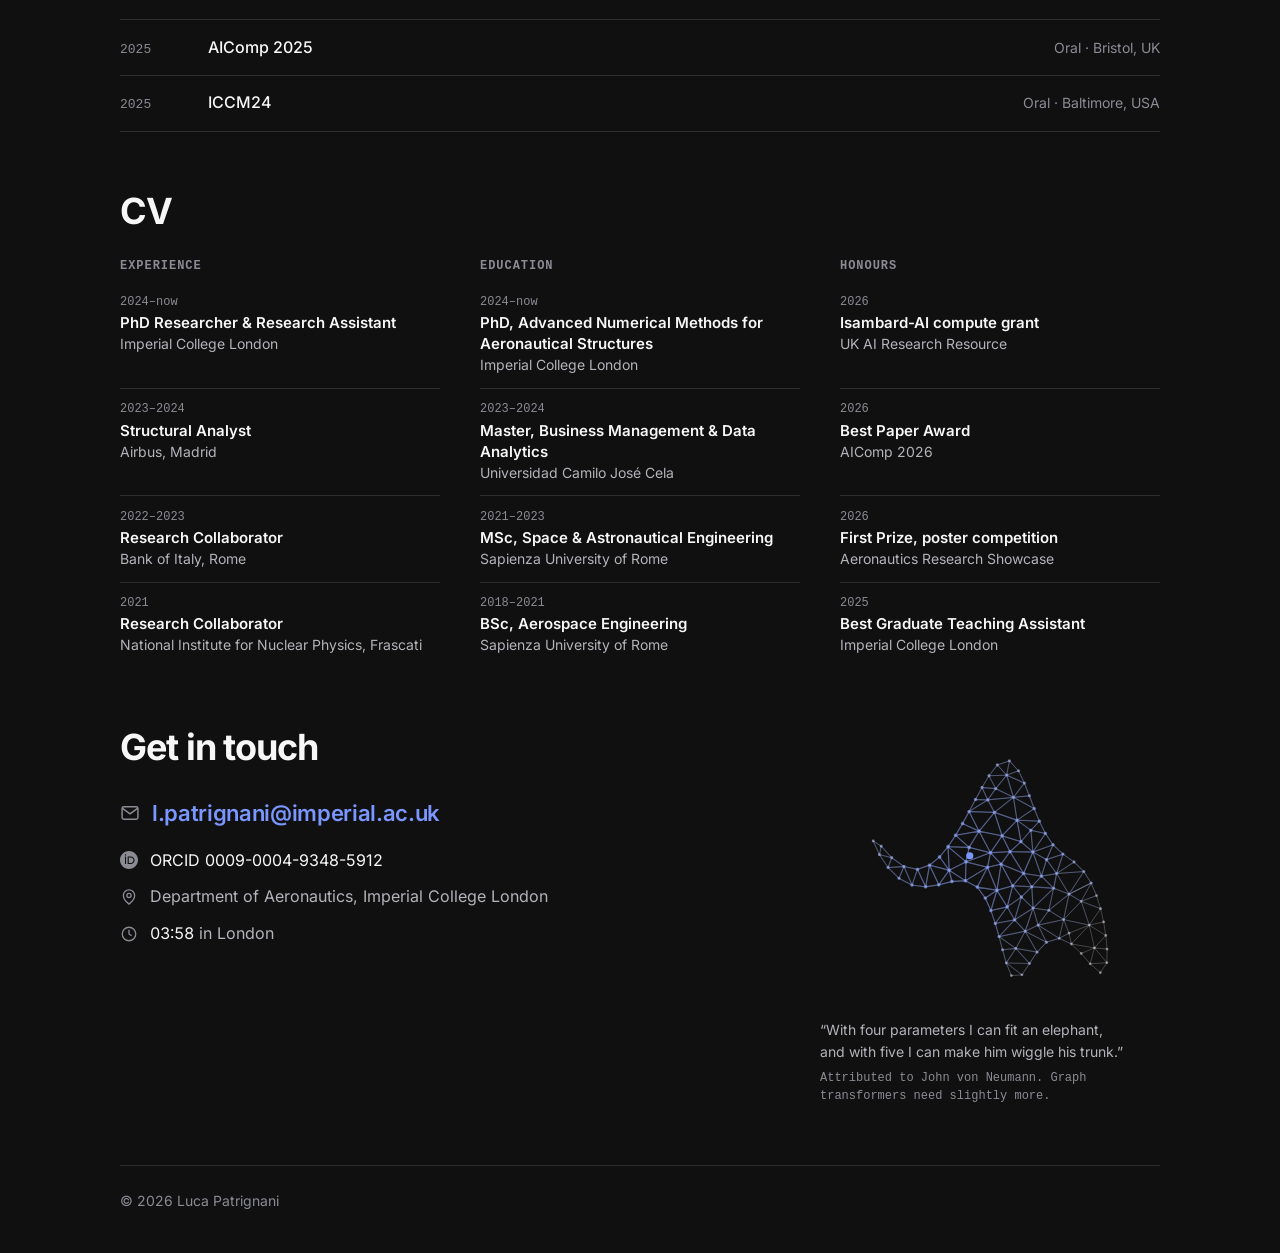
==== commit 8debd09a: "Inter only, PhD title, elephant easter egg" ====
--- a/index.html
+++ b/index.html
@@ -17,8 +17,8 @@
   <script>document.documentElement.className = 'js';</script>
 
   <!-- ===== SEO ===== -->
-  <title>Luca Patrignani | Research Assistant, Imperial College London</title>
-  <meta name="description" content="Luca Patrignani, Research Assistant at Imperial College London: geometric deep learning for learned simulation of physical and engineering systems.">
+  <title>Luca Patrignani | PhD Candidate &amp; Research Assistant, Imperial College London</title>
+  <meta name="description" content="Luca Patrignani, PhD Candidate and Research Assistant at Imperial College London: geometric deep learning for learned simulation of physical and engineering systems.">
   <meta name="author" content="Luca Patrignani">
   <link rel="canonical" href="https://englpat.github.io/">
   <meta name="theme-color" content="#101010">
@@ -27,13 +27,13 @@
   <!-- Social previews (LinkedIn, Slack, X, WhatsApp...) -->
   <meta property="og:type" content="profile">
   <meta property="og:site_name" content="Luca Patrignani">
-  <meta property="og:title" content="Luca Patrignani | Research Assistant, Imperial College London">
+  <meta property="og:title" content="Luca Patrignani | PhD Candidate &amp; Research Assistant, Imperial College London">
   <meta property="og:description" content="Geometric deep learning for learned simulation of physical and engineering systems.">
   <meta property="og:url" content="https://englpat.github.io/">
   <meta property="og:image" content="https://englpat.github.io/assets/img/og-image.png">
   <meta property="og:image:width" content="1200">
   <meta property="og:image:height" content="630">
-  <meta property="og:image:alt" content="Luca Patrignani, Research Assistant at Imperial College London">
+  <meta property="og:image:alt" content="Luca Patrignani, PhD Candidate and Research Assistant at Imperial College London">
   <meta name="twitter:card" content="summary_large_image">
 
   <link rel="icon" href="assets/img/favicon.svg" type="image/svg+xml">
@@ -41,7 +41,6 @@
 
   <!-- ===== Fonts & styles ===== -->
   <link rel="preload" href="assets/fonts/inter.woff2" as="font" type="font/woff2" crossorigin>
-  <link rel="preload" href="assets/fonts/source-serif-4.woff2" as="font" type="font/woff2" crossorigin>
   <link rel="stylesheet" href="assets/css/style.css">
   <script src="assets/js/main.js" defer></script>
   <script src="assets/js/mesh.js" defer></script>
@@ -55,7 +54,7 @@
     "url": "https://englpat.github.io/",
     "image": "https://englpat.github.io/assets/img/profile.jpg",
     "email": "mailto:l.patrignani@imperial.ac.uk",
-    "jobTitle": "Research Assistant in Advanced Numerical Methods",
+    "jobTitle": "PhD Candidate and Research Assistant",
     "worksFor": { "@type": "CollegeOrUniversity", "name": "Imperial College London", "url": "https://www.imperial.ac.uk/" },
     "memberOf": { "@type": "Organization", "name": "Pinho Lab", "url": "https://pinholab.cc.ic.ac.uk/" },
     "alumniOf": [
@@ -133,7 +132,7 @@
           <!-- The greeting cycles through Hi / Ciao / Hola (assets/js/main.js) -->
           <h1 class="hero-name" id="hero-title"><span class="greet" aria-hidden="true"><span class="greet-word">Hi,</span></span><span class="sr-only">Hi,</span> I’m Luca</h1>
           <p class="hero-role">
-            Research Assistant in Advanced Numerical Methods<br>
+            PhD Candidate &amp; Research Assistant<br>
             <a class="accent-link" href="https://profiles.imperial.ac.uk/l.patrignani" target="_blank" rel="noopener">Imperial College London</a>
           </p>
           <p class="hero-statement">
@@ -434,7 +433,8 @@
 
   <footer class="site-footer">
     <div class="container">
-      <p class="footer-inner">© <span id="year">2026</span> Luca Patrignani</p>
+      <!-- Easter egg: clicking the © sends the elephant walking along this line (assets/js/main.js) -->
+      <p class="footer-inner"><button class="egg" type="button" aria-label="Copyright. Click for a surprise">©</button> <span id="year">2026</span> Luca Patrignani</p>
     </div>
   </footer>
 </body>
--- a/assets/css/style.css
+++ b/assets/css/style.css
@@ -1,564 +1,558 @@
-/* ==========================================================================
-   Luca Patrignani: personal academic website
-   Plain CSS, no build step.
-
-   0. Fonts
-   1. Design tokens   (edit these to restyle the whole site)
-   2. Base
-   3. Header & navigation
-   4. Buttons & chips
-   5. Hero
-   6. Sections
-   7. Publications
-   8. Talks
-   9. CV
-   10. Contact & footer
-   11. Motion & print
-   ========================================================================== */
-
-/* 0. Fonts ---------------------------------------------------------------
-   Served from this site (assets/fonts), so visitors never contact Google.
-   Both fonts are free under the SIL Open Font License (see assets/fonts). */
-@font-face {
-  font-family: "Inter";
-  font-style: normal;
-  font-weight: 400 700;
-  font-display: swap;
-  src: url("../fonts/inter.woff2") format("woff2");
-}
-@font-face {
-  font-family: "Source Serif 4";
-  font-style: normal;
-  font-weight: 400 600;
-  font-display: swap;
-  src: url("../fonts/source-serif-4.woff2") format("woff2");
-}
-@font-face {
-  font-family: "Source Serif 4";
-  font-style: italic;
-  font-weight: 400;
-  font-display: swap;
-  src: url("../fonts/source-serif-4-italic.woff2") format("woff2");
-}
-
-/* 1. Design tokens ------------------------------------------------------- */
-:root {
-  /* Colours (dark theme) */
-  --bg: #101010;
-  --surface: #161616;                    /* card background */
-  --border: rgba(255, 255, 255, 0.12);
-  --border-strong: rgba(255, 255, 255, 0.24);
-  --text: #f7f7f7;
-  --text-muted: #b3b3ba;
-  --text-subtle: #8b8b94;
-  --accent: #7a96ff;                     /* links and highlights */
-  --award: #f0c36b;
-
-  /* Typography */
-  --font-sans: "Inter", ui-sans-serif, system-ui, -apple-system, "Segoe UI", Roboto, "Helvetica Neue", Arial, sans-serif;
-  --font-serif: "Source Serif 4", "Source Serif Pro", Georgia, Cambria, "Times New Roman", serif;
-  --font-mono: ui-monospace, "SF Mono", SFMono-Regular, Menlo, Consolas, "Liberation Mono", monospace;
-
-  /* Layout */
-  --container: 1040px;
-  --gutter: clamp(1.25rem, 4vw, 2rem);
-  --radius: 6px;
-  --header-h: 64px;
-  --section-space: clamp(2.75rem, 5vw, 3.75rem);
-}
-
-/* 2. Base ---------------------------------------------------------------- */
-*, *::before, *::after { box-sizing: border-box; }
-
-html {
-  color-scheme: dark;
-  -webkit-text-size-adjust: 100%;
-  text-size-adjust: 100%;
-  scroll-behavior: smooth;
-  scroll-padding-top: calc(var(--header-h) + 1rem);
-}
-
-body {
-  margin: 0;
-  background: var(--bg);
-  color: var(--text);
-  font-family: var(--font-sans);
-  font-size: 1rem;
-  line-height: 1.6;
-  -webkit-font-smoothing: antialiased;
-  -moz-osx-font-smoothing: grayscale;
-}
-
-h1, h2, h3, p, figure { margin: 0; }
-:where(ul[class], ol[class]) { margin: 0; padding: 0; list-style: none; }
-img, svg { display: block; max-width: 100%; }
-img { height: auto; }
-button { font: inherit; color: inherit; }
-
-a { color: inherit; text-decoration-thickness: 1px; text-underline-offset: 0.2em; }
-
-::selection { background: var(--accent); color: var(--bg); }
-
-:focus-visible { outline: 2px solid var(--accent); outline-offset: 3px; border-radius: 3px; }
-
-.container {
-  width: 100%;
-  max-width: calc(var(--container) + 2 * var(--gutter));
-  margin-inline: auto;
-  padding-inline: var(--gutter);
-}
-
-.accent { color: var(--accent); }
-.accent-link { color: var(--accent); text-decoration: none; }
-.accent-link:hover { text-decoration: underline; }
-.icon { width: 1rem; height: 1rem; flex: none; fill: currentColor; }
-.sprite { position: absolute; width: 0; height: 0; overflow: hidden; }
-
-.sr-only {
-  position: absolute;
-  width: 1px; height: 1px;
-  padding: 0; margin: -1px;
-  overflow: hidden;
-  clip: rect(0, 0, 0, 0);
-  white-space: nowrap;
-  border: 0;
-}
-
-.skip-link {
-  position: absolute;
-  left: 1rem; top: -3rem;
-  z-index: 100;
-  padding: 0.6rem 1rem;
-  background: var(--text);
-  color: var(--bg);
-  border-radius: var(--radius);
-  text-decoration: none;
-}
-.skip-link:focus { top: 1rem; }
-
-/* 3. Header & navigation ------------------------------------------------- */
-.site-header {
-  position: sticky;
-  top: 0;
-  z-index: 50;
-  background: rgba(16, 16, 16, 0.85);
-  -webkit-backdrop-filter: saturate(160%) blur(12px);
-  backdrop-filter: saturate(160%) blur(12px);
-  border-bottom: 1px solid transparent;
-  transition: border-color 0.2s ease;
-}
-.site-header.is-scrolled { border-bottom-color: var(--border); }
-
-.header-inner {
-  display: flex;
-  align-items: center;
-  justify-content: space-between;
-  gap: 1.5rem;
-  height: var(--header-h);
-}
-
-.wordmark {
-  font-size: 1.25rem;
-  font-weight: 600;
-  letter-spacing: -0.025em;
-  text-decoration: none;
-  white-space: nowrap;
-}
-.wordmark:hover { color: var(--accent); }
-
-.nav-links { display: flex; gap: 1.75rem; }
-.nav-links a {
-  font-size: 0.9375rem;
-  color: var(--text-muted);
-  text-decoration: none;
-  transition: color 0.15s ease;
-}
-.nav-links a:hover,
-.nav-links a[aria-current="true"] { color: var(--text); }
-
-.nav-toggle {
-  display: none;
-  align-items: center;
-  justify-content: center;
-  width: 2.5rem; height: 2.5rem;
-  padding: 0;
-  background: transparent;
-  border: 1px solid var(--border);
-  border-radius: var(--radius);
-  cursor: pointer;
-}
-.nav-toggle-bars { position: relative; width: 16px; height: 10px; }
-.nav-toggle-bars::before,
-.nav-toggle-bars::after {
-  content: "";
-  position: absolute;
-  left: 0; right: 0;
-  height: 1.5px;
-  background: var(--text);
-  border-radius: 1px;
-  transition: transform 0.2s ease, top 0.2s ease;
-}
-.nav-toggle-bars::before { top: 1px; }
-.nav-toggle-bars::after { top: 7.5px; }
-.nav-toggle[aria-expanded="true"] .nav-toggle-bars::before { top: 4.25px; transform: rotate(45deg); }
-.nav-toggle[aria-expanded="true"] .nav-toggle-bars::after { top: 4.25px; transform: rotate(-45deg); }
-
-@media (max-width: 639.98px) {
-  .js .nav-toggle { display: inline-flex; }
-  .js .nav {
-    position: absolute;
-    top: var(--header-h);
-    left: 0; right: 0;
-    display: none;
-    padding: 0 var(--gutter) 1rem;
-    background: var(--bg);
-    border-bottom: 1px solid var(--border);
-  }
-  .js .nav.is-open { display: block; }
-  .js .nav-links { flex-direction: column; gap: 0; }
-  .js .nav-links a {
-    display: block;
-    padding-block: 0.8rem;
-    font-size: 1.0625rem;
-    color: var(--text);
-    border-bottom: 1px solid var(--border);
-  }
-
-  /* Without JavaScript the links are simply shown in a wrapped row */
-  .no-js .header-inner { flex-wrap: wrap; height: auto; padding-block: 0.75rem; }
-  .no-js .nav-links { flex-wrap: wrap; gap: 0.5rem 1.25rem; }
-}
-
-/* 4. Buttons & chips ----------------------------------------------------- */
-.btn {
-  display: inline-flex;
-  align-items: center;
-  gap: 0.5rem;
-  height: 2.5rem;
-  padding: 0 0.95rem;
-  background: transparent;
-  color: var(--text);
-  border: 1px solid var(--border-strong);
-  border-radius: var(--radius);
-  font: 500 0.9375rem/1 var(--font-sans);
-  text-decoration: none;
-  white-space: nowrap;
-  transition: background-color 0.15s ease, color 0.15s ease, border-color 0.15s ease;
-}
-.btn:hover { background: var(--text); border-color: var(--text); color: var(--bg); }
-
-.chip {
-  display: inline-flex;
-  align-items: center;
-  gap: 0.35rem;
-  height: 1.875rem;
-  padding: 0 0.7rem;
-  background: transparent;
-  color: var(--text-muted);
-  border: 1px solid var(--border-strong);
-  border-radius: 4px;
-  font: 500 0.8125rem/1 var(--font-sans);
-  text-decoration: none;
-  cursor: pointer;
-  transition: border-color 0.15s ease, color 0.15s ease;
-}
-.chip:hover { border-color: var(--accent); color: var(--accent); }
-
-/* 5. Hero ---------------------------------------------------------------- */
-.hero {
-  position: relative;
-  isolation: isolate;          /* keeps the mesh behind the hero's content */
-  padding-block: clamp(2.5rem, 7vw, 5.5rem) clamp(1rem, 3vw, 2rem);
-}
-
-/* Interactive mesh behind the hero (assets/js/mesh.js), fading out at the edges */
-.hero-mesh {
-  position: absolute;
-  inset: 0;
-  z-index: -1;
-  width: 100%;
-  height: 100%;
-  pointer-events: none;
-  -webkit-mask-image: linear-gradient(to bottom, transparent, #000 15%, #000 70%, transparent);
-  mask-image: linear-gradient(to bottom, transparent, #000 15%, #000 70%, transparent);
-}
-
-/* "Hi," / "Ciao," / "Hola," (cycled by assets/js/main.js) */
-.greet { display: inline-block; white-space: nowrap; transition: width 0.45s cubic-bezier(0.2, 0.7, 0.2, 1); }
-.greet-word {
-  display: inline-block;
-  color: var(--greet, var(--accent));
-  transition: opacity 0.3s ease, transform 0.3s ease;
-}
-.greet-word.is-out { opacity: 0; transform: translateY(-0.12em); }
-
-.hero-grid {
-  display: grid;
-  grid-template-columns: minmax(0, 1fr);
-  align-items: center;
-  gap: 2.5rem;
-}
-@media (min-width: 900px) {
-  .hero-grid { grid-template-columns: minmax(0, 1.35fr) minmax(0, 0.65fr); gap: 4rem; }
-}
-
-.hero-name {
-  font-size: clamp(2.5rem, 6vw, 4rem);
-  font-weight: 700;
-  line-height: 1;
-  letter-spacing: -0.04em;
-}
-
-.hero-role {
-  margin-top: 1.25rem;
-  font-size: clamp(1.125rem, 2vw, 1.3125rem);
-  font-weight: 500;
-  line-height: 1.4;
-  letter-spacing: -0.01em;
-}
-
-.hero-statement {
-  text-wrap: pretty;
-  max-width: 32em;
-  margin-top: 1.25rem;
-  font-family: var(--font-serif);
-  font-size: clamp(1.125rem, 1.8vw, 1.3125rem);
-  line-height: 1.55;
-  color: var(--text-muted);
-}
-
-.hero-links { display: flex; flex-wrap: wrap; gap: 0.5rem; margin-top: 2rem; }
-.hero-links .btn { height: 2.375rem; padding: 0 0.8rem; font-size: 0.875rem; }
-
-/* Photo: on top on phones (like mhouge.dk), on the right on wide screens */
-.hero-photo {
-  order: -1;
-  width: min(100%, 15rem);
-  aspect-ratio: 1;
-  object-fit: cover;
-  border-radius: var(--radius);
-  border: 1px solid var(--border);
-}
-@media (min-width: 900px) {
-  .hero-photo { order: 0; width: 100%; max-width: 22rem; justify-self: end; }
-}
-
-/* 6. Sections ------------------------------------------------------------ */
-.section { padding-top: var(--section-space); }
-
-.section-title {
-  margin-bottom: 1.75rem;
-  font-size: clamp(1.75rem, 3.5vw, 2.25rem);
-  font-weight: 700;
-  line-height: 1.1;
-  letter-spacing: -0.03em;
-}
-
-/* 7. Publications -------------------------------------------------------- */
-.pub-grid {
-  display: grid;
-  grid-template-columns: minmax(0, 1fr);
-  gap: 1rem;
-}
-@media (min-width: 760px) { .pub-grid { grid-template-columns: repeat(2, minmax(0, 1fr)); } }
-
-.pub {
-  display: flex;
-  flex-direction: column;
-  gap: 0.4rem;
-  padding: 1.5rem;
-  background: var(--surface);
-  border: 1px solid var(--border);
-  border-radius: var(--radius);
-  transition: border-color 0.2s ease;
-}
-.pub:hover { border-color: var(--border-strong); }
-
-.pub-meta {
-  font: 0.75rem/1.4 var(--font-mono);
-  font-variant-numeric: tabular-nums;
-  color: var(--text-subtle);
-}
-
-.pub-title {
-  text-wrap: balance;
-  margin-top: 0.15rem;
-  font-family: var(--font-serif);
-  font-size: 1.1875rem;
-  font-weight: 600;
-  line-height: 1.35;
-}
-.pub-title a { text-decoration: none; transition: color 0.15s ease; }
-.pub-title a:hover { color: var(--accent); }
-
-.pub-authors { font-size: 0.875rem; color: var(--text-muted); }
-.pub-authors strong { font-weight: 600; color: var(--text); }
-.pub-venue { font-size: 0.875rem; color: var(--text-subtle); }
-.pub-venue em { font-family: var(--font-serif); font-size: 1.05em; }
-
-.pub-links {
-  display: flex;
-  flex-wrap: wrap;
-  align-items: flex-start;
-  gap: 0.5rem;
-  margin-top: auto;
-  padding-top: 0.75rem;
-}
-
-.bibtex[open] { flex-basis: 100%; }
-.bibtex summary { width: max-content; list-style: none; }
-.bibtex summary::-webkit-details-marker { display: none; }
-.bibtex-box { position: relative; margin-top: 0.6rem; }
-.bibtex-box pre {
-  margin: 0;
-  padding: 0.9rem 1rem;
-  overflow-x: auto;
-  background: var(--bg);
-  border: 1px solid var(--border);
-  border-radius: var(--radius);
-  font: 0.75rem/1.6 var(--font-mono);
-  color: var(--text-muted);
-}
-.copy-btn {
-  position: absolute;
-  top: 0.5rem; right: 0.5rem;
-  padding: 0.3rem 0.6rem;
-  background: var(--surface);
-  border: 1px solid var(--border-strong);
-  border-radius: 4px;
-  font: 500 0.75rem/1 var(--font-sans);
-  cursor: pointer;
-}
-.copy-btn:hover { border-color: var(--accent); color: var(--accent); }
-.no-js .copy-btn { display: none; }
-
-/* 8. Talks --------------------------------------------------------------- */
-.talk-list { border-top: 1px solid var(--border); }
-
-.talk {
-  display: grid;
-  grid-template-columns: 3.5rem minmax(0, 1fr);
-  gap: 0.15rem 1rem;
-  padding-block: 0.9rem;
-  border-bottom: 1px solid var(--border);
-}
-@media (min-width: 640px) {
-  .talk { grid-template-columns: 4rem minmax(0, 1fr) auto; align-items: baseline; gap: 1.5rem; }
-}
-
-.talk-year {
-  font: 0.8125rem/1.6 var(--font-mono);
-  font-variant-numeric: tabular-nums;
-  color: var(--text-subtle);
-}
-.talk-event { font-weight: 500; }
-.talk-meta { grid-column: 2; font-size: 0.875rem; color: var(--text-subtle); }
-@media (min-width: 640px) { .talk-meta { grid-column: auto; text-align: right; } }
-
-.award {
-  margin-left: 0.5rem;
-  font: 500 0.75rem/1 var(--font-mono);
-  color: var(--award);
-  white-space: nowrap;
-}
-
-/* 9. CV ------------------------------------------------------------------ */
-.cv-grid {
-  display: grid;
-  grid-template-columns: minmax(0, 1fr);
-  gap: 2rem;
-}
-@media (min-width: 720px) {
-  .cv-grid { grid-template-columns: repeat(3, minmax(0, 1fr)); gap: 0 2.5rem; }
-
-  /* Line up the entries of the three columns row by row (room for up to 8 per column) */
-  @supports (grid-template-rows: subgrid) {
-    .cv-grid > div { display: grid; grid-row: span 9; grid-template-rows: subgrid; }
-    .cv-grid .cv-list { display: grid; grid-row: 2 / -1; grid-template-rows: subgrid; }
-  }
-}
-
-.cv-heading {
-  margin-bottom: 0.5rem;
-  font: 600 0.75rem/1.2 var(--font-mono);
-  letter-spacing: 0.08em;
-  text-transform: uppercase;
-  color: var(--text-subtle);
-}
-
-.cv-list li { padding-block: 0.7rem; border-bottom: 1px solid var(--border); }
-.cv-list li:last-child { border-bottom: 0; }
-.cv-list strong { display: block; font-size: 0.9375rem; font-weight: 600; line-height: 1.4; }
-.cv-list span { display: block; font-size: 0.875rem; color: var(--text-muted); }
-.cv-list .cv-when {
-  margin-bottom: 0.1rem;
-  font: 0.75rem/1.5 var(--font-mono);
-  font-variant-numeric: tabular-nums;
-  color: var(--text-subtle);
-}
-
-/* 10. Contact & footer --------------------------------------------------- */
-.contact-list { display: grid; gap: 0.7rem; }
-.contact-list li { display: flex; align-items: center; gap: 0.75rem; color: var(--text-muted); }
-.contact-list .icon { width: 1.125rem; height: 1.125rem; color: var(--text-subtle); }
-.contact-list a { color: var(--text); text-decoration: none; overflow-wrap: anywhere; }
-.contact-list a:hover { color: var(--accent); }
-.contact-list .contact-email { margin-bottom: 0.35rem; }
-.contact-list .contact-email .icon { width: 1.25rem; height: 1.25rem; }
-.contact-list .contact-email a {
-  font-size: clamp(1.125rem, 2.4vw, 1.375rem);
-  font-weight: 600;
-  letter-spacing: -0.015em;
-  color: var(--accent);
-}
-.contact-list .contact-email a:hover { text-decoration: underline; }
-.local-time time { font-variant-numeric: tabular-nums; color: var(--text); }
-
-.contact-grid { display: grid; grid-template-columns: minmax(0, 1fr); gap: 2rem; }
-@media (min-width: 760px) {
-  .contact-grid { grid-template-columns: minmax(0, 1fr) minmax(0, 340px); align-items: end; gap: 3rem; }
-}
-
-/* Von Neumann's elephant (assets/js/mesh.js) */
-.vn-fig { width: 100%; max-width: 340px; }
-.vn-canvas { display: block; width: 100%; aspect-ratio: 6 / 5; cursor: crosshair; touch-action: pan-y; }
-.vn-quote {
-  margin-top: 0.5rem;
-  font-family: var(--font-serif);
-  font-size: 0.9375rem;
-  font-style: italic;
-  line-height: 1.5;
-  color: var(--text-muted);
-  text-wrap: balance;
-}
-.vn-credit { margin-top: 0.4rem; font: 0.75rem/1.5 var(--font-mono); color: var(--text-subtle); }
-
-/* The sliding elephant (previous version, currently commented out in index.html) */
-.slide-fig { width: 100%; max-width: 340px; }
-.slide-svg { width: 100%; height: auto; overflow: hidden; }
-.slide-caption {
-  display: flex;
-  align-items: center;
-  justify-content: space-between;
-  gap: 1rem;
-  min-height: 1.875rem;
-  margin-top: 0.4rem;
-  font: 0.75rem/1.4 var(--font-mono);
-  color: var(--text-subtle);
-}
-
-.site-footer { padding-block: var(--section-space) 2.5rem; font-size: 0.875rem; color: var(--text-subtle); }
-.footer-inner { padding-top: 1.5rem; border-top: 1px solid var(--border); }
-
-/* 11. Motion & print ----------------------------------------------------- */
-@media (prefers-reduced-motion: reduce) {
-  html { scroll-behavior: auto; }
-  *, *::before, *::after { transition: none !important; }
-}
-
-@media print {
-  :root { --bg: #fff; --surface: #fff; --text: #000; --text-muted: #333; --text-subtle: #555; --border: #ccc; --accent: #000; }
-  .site-header, .skip-link, .hero-links, .copy-btn, .site-footer { display: none !important; }
-  .section, .hero { padding-block: 1rem; }
-  .pub { break-inside: avoid; }
-}
+/* ==========================================================================
+   Luca Patrignani: personal academic website
+   Plain CSS, no build step.
+
+   0. Fonts
+   1. Design tokens   (edit these to restyle the whole site)
+   2. Base
+   3. Header & navigation
+   4. Buttons & chips
+   5. Hero
+   6. Sections
+   7. Publications
+   8. Talks
+   9. CV
+   10. Contact & footer
+   11. Motion & print
+   ========================================================================== */
+
+/* 0. Fonts ---------------------------------------------------------------
+   Served from this site (assets/fonts), so visitors never contact Google.
+   Inter is free under the SIL Open Font License (see assets/fonts). */
+@font-face {
+  font-family: "Inter";
+  font-style: normal;
+  font-weight: 400 700;
+  font-display: swap;
+  src: url("../fonts/inter.woff2") format("woff2");
+}
+
+/* 1. Design tokens ------------------------------------------------------- */
+:root {
+  /* Colours (dark theme) */
+  --bg: #101010;
+  --surface: #161616;                    /* card background */
+  --border: rgba(255, 255, 255, 0.12);
+  --border-strong: rgba(255, 255, 255, 0.24);
+  --text: #f7f7f7;
+  --text-muted: #b3b3ba;
+  --text-subtle: #8b8b94;
+  --accent: #7a96ff;                     /* links and highlights */
+  --award: #f0c36b;
+
+  /* Typography */
+  --font-sans: "Inter", ui-sans-serif, system-ui, -apple-system, "Segoe UI", Roboto, "Helvetica Neue", Arial, sans-serif;
+  --font-mono: ui-monospace, "SF Mono", SFMono-Regular, Menlo, Consolas, "Liberation Mono", monospace;
+
+  /* Layout */
+  --container: 1040px;
+  --gutter: clamp(1.25rem, 4vw, 2rem);
+  --radius: 6px;
+  --header-h: 64px;
+  --section-space: clamp(2.75rem, 5vw, 3.75rem);
+}
+
+/* 2. Base ---------------------------------------------------------------- */
+*, *::before, *::after { box-sizing: border-box; }
+
+html {
+  color-scheme: dark;
+  -webkit-text-size-adjust: 100%;
+  text-size-adjust: 100%;
+  scroll-behavior: smooth;
+  scroll-padding-top: calc(var(--header-h) + 1rem);
+}
+
+body {
+  margin: 0;
+  background: var(--bg);
+  color: var(--text);
+  font-family: var(--font-sans);
+  font-size: 1rem;
+  line-height: 1.6;
+  -webkit-font-smoothing: antialiased;
+  -moz-osx-font-smoothing: grayscale;
+}
+
+h1, h2, h3, p, figure { margin: 0; }
+:where(ul[class], ol[class]) { margin: 0; padding: 0; list-style: none; }
+img, svg { display: block; max-width: 100%; }
+img { height: auto; }
+button { font: inherit; color: inherit; }
+
+a { color: inherit; text-decoration-thickness: 1px; text-underline-offset: 0.2em; }
+
+::selection { background: var(--accent); color: var(--bg); }
+
+:focus-visible { outline: 2px solid var(--accent); outline-offset: 3px; border-radius: 3px; }
+
+.container {
+  width: 100%;
+  max-width: calc(var(--container) + 2 * var(--gutter));
+  margin-inline: auto;
+  padding-inline: var(--gutter);
+}
+
+.accent { color: var(--accent); }
+.accent-link { color: var(--accent); text-decoration: none; }
+.accent-link:hover { text-decoration: underline; }
+.icon { width: 1rem; height: 1rem; flex: none; fill: currentColor; }
+.sprite { position: absolute; width: 0; height: 0; overflow: hidden; }
+
+.sr-only {
+  position: absolute;
+  width: 1px; height: 1px;
+  padding: 0; margin: -1px;
+  overflow: hidden;
+  clip: rect(0, 0, 0, 0);
+  white-space: nowrap;
+  border: 0;
+}
+
+.skip-link {
+  position: absolute;
+  left: 1rem; top: -3rem;
+  z-index: 100;
+  padding: 0.6rem 1rem;
+  background: var(--text);
+  color: var(--bg);
+  border-radius: var(--radius);
+  text-decoration: none;
+}
+.skip-link:focus { top: 1rem; }
+
+/* 3. Header & navigation ------------------------------------------------- */
+.site-header {
+  position: sticky;
+  top: 0;
+  z-index: 50;
+  background: rgba(16, 16, 16, 0.85);
+  -webkit-backdrop-filter: saturate(160%) blur(12px);
+  backdrop-filter: saturate(160%) blur(12px);
+  border-bottom: 1px solid transparent;
+  transition: border-color 0.2s ease;
+}
+.site-header.is-scrolled { border-bottom-color: var(--border); }
+
+.header-inner {
+  display: flex;
+  align-items: center;
+  justify-content: space-between;
+  gap: 1.5rem;
+  height: var(--header-h);
+}
+
+.wordmark {
+  font-size: 1.25rem;
+  font-weight: 600;
+  letter-spacing: -0.025em;
+  text-decoration: none;
+  white-space: nowrap;
+}
+.wordmark:hover { color: var(--accent); }
+
+.nav-links { display: flex; gap: 1.75rem; }
+.nav-links a {
+  font-size: 0.9375rem;
+  color: var(--text-muted);
+  text-decoration: none;
+  transition: color 0.15s ease;
+}
+.nav-links a:hover,
+.nav-links a[aria-current="true"] { color: var(--text); }
+
+.nav-toggle {
+  display: none;
+  align-items: center;
+  justify-content: center;
+  width: 2.5rem; height: 2.5rem;
+  padding: 0;
+  background: transparent;
+  border: 1px solid var(--border);
+  border-radius: var(--radius);
+  cursor: pointer;
+}
+.nav-toggle-bars { position: relative; width: 16px; height: 10px; }
+.nav-toggle-bars::before,
+.nav-toggle-bars::after {
+  content: "";
+  position: absolute;
+  left: 0; right: 0;
+  height: 1.5px;
+  background: var(--text);
+  border-radius: 1px;
+  transition: transform 0.2s ease, top 0.2s ease;
+}
+.nav-toggle-bars::before { top: 1px; }
+.nav-toggle-bars::after { top: 7.5px; }
+.nav-toggle[aria-expanded="true"] .nav-toggle-bars::before { top: 4.25px; transform: rotate(45deg); }
+.nav-toggle[aria-expanded="true"] .nav-toggle-bars::after { top: 4.25px; transform: rotate(-45deg); }
+
+@media (max-width: 639.98px) {
+  .js .nav-toggle { display: inline-flex; }
+  .js .nav {
+    position: absolute;
+    top: var(--header-h);
+    left: 0; right: 0;
+    display: none;
+    padding: 0 var(--gutter) 1rem;
+    background: var(--bg);
+    border-bottom: 1px solid var(--border);
+  }
+  .js .nav.is-open { display: block; }
+  .js .nav-links { flex-direction: column; gap: 0; }
+  .js .nav-links a {
+    display: block;
+    padding-block: 0.8rem;
+    font-size: 1.0625rem;
+    color: var(--text);
+    border-bottom: 1px solid var(--border);
+  }
+
+  /* Without JavaScript the links are simply shown in a wrapped row */
+  .no-js .header-inner { flex-wrap: wrap; height: auto; padding-block: 0.75rem; }
+  .no-js .nav-links { flex-wrap: wrap; gap: 0.5rem 1.25rem; }
+}
+
+/* 4. Buttons & chips ----------------------------------------------------- */
+.btn {
+  display: inline-flex;
+  align-items: center;
+  gap: 0.5rem;
+  height: 2.5rem;
+  padding: 0 0.95rem;
+  background: transparent;
+  color: var(--text);
+  border: 1px solid var(--border-strong);
+  border-radius: var(--radius);
+  font: 500 0.9375rem/1 var(--font-sans);
+  text-decoration: none;
+  white-space: nowrap;
+  transition: background-color 0.15s ease, color 0.15s ease, border-color 0.15s ease;
+}
+.btn:hover { background: var(--text); border-color: var(--text); color: var(--bg); }
+
+.chip {
+  display: inline-flex;
+  align-items: center;
+  gap: 0.35rem;
+  height: 1.875rem;
+  padding: 0 0.7rem;
+  background: transparent;
+  color: var(--text-muted);
+  border: 1px solid var(--border-strong);
+  border-radius: 4px;
+  font: 500 0.8125rem/1 var(--font-sans);
+  text-decoration: none;
+  cursor: pointer;
+  transition: border-color 0.15s ease, color 0.15s ease;
+}
+.chip:hover { border-color: var(--accent); color: var(--accent); }
+
+/* 5. Hero ---------------------------------------------------------------- */
+.hero {
+  position: relative;
+  isolation: isolate;          /* keeps the mesh behind the hero's content */
+  padding-block: clamp(2.5rem, 7vw, 5.5rem) clamp(1rem, 3vw, 2rem);
+}
+
+/* Interactive mesh behind the hero (assets/js/mesh.js), fading out at the edges */
+.hero-mesh {
+  position: absolute;
+  inset: 0;
+  z-index: -1;
+  width: 100%;
+  height: 100%;
+  pointer-events: none;
+  -webkit-mask-image: linear-gradient(to bottom, transparent, #000 15%, #000 70%, transparent);
+  mask-image: linear-gradient(to bottom, transparent, #000 15%, #000 70%, transparent);
+}
+
+/* "Hi," / "Ciao," / "Hola," (cycled by assets/js/main.js) */
+.greet { display: inline-block; white-space: nowrap; transition: width 0.45s cubic-bezier(0.2, 0.7, 0.2, 1); }
+.greet-word {
+  display: inline-block;
+  color: var(--greet, var(--accent));
+  transition: opacity 0.3s ease, transform 0.3s ease;
+}
+.greet-word.is-out { opacity: 0; transform: translateY(-0.12em); }
+
+.hero-grid {
+  display: grid;
+  grid-template-columns: minmax(0, 1fr);
+  align-items: center;
+  gap: 2.5rem;
+}
+@media (min-width: 900px) {
+  .hero-grid { grid-template-columns: minmax(0, 1.35fr) minmax(0, 0.65fr); gap: 4rem; }
+}
+
+.hero-name {
+  font-size: clamp(2.5rem, 6vw, 4rem);
+  font-weight: 700;
+  line-height: 1;
+  letter-spacing: -0.04em;
+}
+
+.hero-role {
+  margin-top: 1.25rem;
+  font-size: clamp(1.125rem, 2vw, 1.3125rem);
+  font-weight: 500;
+  line-height: 1.4;
+  letter-spacing: -0.01em;
+}
+
+.hero-statement {
+  text-wrap: pretty;
+  max-width: 34em;
+  margin-top: 1.25rem;
+  font-size: clamp(1.0625rem, 1.6vw, 1.1875rem);
+  line-height: 1.6;
+  color: var(--text-muted);
+}
+
+.hero-links { display: flex; flex-wrap: wrap; gap: 0.5rem; margin-top: 2rem; }
+.hero-links .btn { height: 2.375rem; padding: 0 0.8rem; font-size: 0.875rem; }
+
+/* Photo: on top on phones (like mhouge.dk), on the right on wide screens */
+.hero-photo {
+  order: -1;
+  width: min(100%, 15rem);
+  aspect-ratio: 1;
+  object-fit: cover;
+  border-radius: var(--radius);
+  border: 1px solid var(--border);
+}
+@media (min-width: 900px) {
+  .hero-photo { order: 0; width: 100%; max-width: 22rem; justify-self: end; }
+}
+
+/* 6. Sections ------------------------------------------------------------ */
+.section { padding-top: var(--section-space); }
+
+.section-title {
+  margin-bottom: 1.75rem;
+  font-size: clamp(1.75rem, 3.5vw, 2.25rem);
+  font-weight: 700;
+  line-height: 1.1;
+  letter-spacing: -0.03em;
+}
+
+/* 7. Publications -------------------------------------------------------- */
+.pub-grid {
+  display: grid;
+  grid-template-columns: minmax(0, 1fr);
+  gap: 1rem;
+}
+@media (min-width: 760px) { .pub-grid { grid-template-columns: repeat(2, minmax(0, 1fr)); } }
+
+.pub {
+  display: flex;
+  flex-direction: column;
+  gap: 0.4rem;
+  padding: 1.5rem;
+  background: var(--surface);
+  border: 1px solid var(--border);
+  border-radius: var(--radius);
+  transition: border-color 0.2s ease;
+}
+.pub:hover { border-color: var(--border-strong); }
+
+.pub-meta {
+  font: 0.75rem/1.4 var(--font-mono);
+  font-variant-numeric: tabular-nums;
+  color: var(--text-subtle);
+}
+
+.pub-title {
+  text-wrap: balance;
+  margin-top: 0.15rem;
+  font-size: 1.0625rem;
+  font-weight: 600;
+  line-height: 1.4;
+  letter-spacing: -0.01em;
+}
+.pub-title a { text-decoration: none; transition: color 0.15s ease; }
+.pub-title a:hover { color: var(--accent); }
+
+.pub-authors { font-size: 0.875rem; color: var(--text-muted); }
+.pub-authors strong { font-weight: 600; color: var(--text); }
+.pub-venue { font-size: 0.875rem; color: var(--text-subtle); }
+
+.pub-links {
+  display: flex;
+  flex-wrap: wrap;
+  align-items: flex-start;
+  gap: 0.5rem;
+  margin-top: auto;
+  padding-top: 0.75rem;
+}
+
+.bibtex[open] { flex-basis: 100%; }
+.bibtex summary { width: max-content; list-style: none; }
+.bibtex summary::-webkit-details-marker { display: none; }
+.bibtex-box { position: relative; margin-top: 0.6rem; }
+.bibtex-box pre {
+  margin: 0;
+  padding: 0.9rem 1rem;
+  overflow-x: auto;
+  background: var(--bg);
+  border: 1px solid var(--border);
+  border-radius: var(--radius);
+  font: 0.75rem/1.6 var(--font-mono);
+  color: var(--text-muted);
+}
+.copy-btn {
+  position: absolute;
+  top: 0.5rem; right: 0.5rem;
+  padding: 0.3rem 0.6rem;
+  background: var(--surface);
+  border: 1px solid var(--border-strong);
+  border-radius: 4px;
+  font: 500 0.75rem/1 var(--font-sans);
+  cursor: pointer;
+}
+.copy-btn:hover { border-color: var(--accent); color: var(--accent); }
+.no-js .copy-btn { display: none; }
+
+/* 8. Talks --------------------------------------------------------------- */
+.talk-list { border-top: 1px solid var(--border); }
+
+.talk {
+  display: grid;
+  grid-template-columns: 3.5rem minmax(0, 1fr);
+  gap: 0.15rem 1rem;
+  padding-block: 0.9rem;
+  border-bottom: 1px solid var(--border);
+}
+@media (min-width: 640px) {
+  .talk { grid-template-columns: 4rem minmax(0, 1fr) auto; align-items: baseline; gap: 1.5rem; }
+}
+
+.talk-year {
+  font: 0.8125rem/1.6 var(--font-mono);
+  font-variant-numeric: tabular-nums;
+  color: var(--text-subtle);
+}
+.talk-event { font-weight: 500; }
+.talk-meta { grid-column: 2; font-size: 0.875rem; color: var(--text-subtle); }
+@media (min-width: 640px) { .talk-meta { grid-column: auto; text-align: right; } }
+
+.award {
+  margin-left: 0.5rem;
+  font: 500 0.75rem/1 var(--font-mono);
+  color: var(--award);
+  white-space: nowrap;
+}
+
+/* 9. CV ------------------------------------------------------------------ */
+.cv-grid {
+  display: grid;
+  grid-template-columns: minmax(0, 1fr);
+  gap: 2rem;
+}
+@media (min-width: 720px) {
+  .cv-grid { grid-template-columns: repeat(3, minmax(0, 1fr)); gap: 0 2.5rem; }
+
+  /* Line up the entries of the three columns row by row (room for up to 8 per column) */
+  @supports (grid-template-rows: subgrid) {
+    .cv-grid > div { display: grid; grid-row: span 9; grid-template-rows: subgrid; }
+    .cv-grid .cv-list { display: grid; grid-row: 2 / -1; grid-template-rows: subgrid; }
+  }
+}
+
+.cv-heading {
+  margin-bottom: 0.5rem;
+  font: 600 0.75rem/1.2 var(--font-mono);
+  letter-spacing: 0.08em;
+  text-transform: uppercase;
+  color: var(--text-subtle);
+}
+
+.cv-list li { padding-block: 0.7rem; border-bottom: 1px solid var(--border); }
+.cv-list li:last-child { border-bottom: 0; }
+.cv-list strong { display: block; font-size: 0.9375rem; font-weight: 600; line-height: 1.4; }
+.cv-list span { display: block; font-size: 0.875rem; color: var(--text-muted); }
+.cv-list .cv-when {
+  margin-bottom: 0.1rem;
+  font: 0.75rem/1.5 var(--font-mono);
+  font-variant-numeric: tabular-nums;
+  color: var(--text-subtle);
+}
+
+/* 10. Contact & footer --------------------------------------------------- */
+.contact-list { display: grid; gap: 0.7rem; }
+.contact-list li { display: flex; align-items: center; gap: 0.75rem; color: var(--text-muted); }
+.contact-list .icon { width: 1.125rem; height: 1.125rem; color: var(--text-subtle); }
+.contact-list a { color: var(--text); text-decoration: none; overflow-wrap: anywhere; }
+.contact-list a:hover { color: var(--accent); }
+.contact-list .contact-email { margin-bottom: 0.35rem; }
+.contact-list .contact-email .icon { width: 1.25rem; height: 1.25rem; }
+.contact-list .contact-email a {
+  font-size: clamp(1.125rem, 2.4vw, 1.375rem);
+  font-weight: 600;
+  letter-spacing: -0.015em;
+  color: var(--accent);
+}
+.contact-list .contact-email a:hover { text-decoration: underline; }
+.local-time time { font-variant-numeric: tabular-nums; color: var(--text); }
+
+.contact-grid { display: grid; grid-template-columns: minmax(0, 1fr); gap: 2rem; }
+@media (min-width: 760px) {
+  .contact-grid { grid-template-columns: minmax(0, 1fr) minmax(0, 340px); align-items: start; gap: 3rem; }
+}
+
+/* Von Neumann's elephant (assets/js/mesh.js) */
+.vn-fig { width: 100%; max-width: 340px; }
+.vn-canvas { display: block; width: 100%; aspect-ratio: 6 / 5; cursor: crosshair; touch-action: pan-y; }
+.vn-quote {
+  margin-top: 0.5rem;
+  font-size: 0.875rem;
+  line-height: 1.55;
+  color: var(--text-muted);
+  text-wrap: balance;
+}
+.vn-credit { margin-top: 0.4rem; font: 0.75rem/1.5 var(--font-mono); color: var(--text-subtle); }
+
+/* The sliding elephant (previous version, currently commented out in index.html) */
+.slide-fig { width: 100%; max-width: 340px; }
+.slide-svg { width: 100%; height: auto; overflow: hidden; }
+.slide-caption {
+  display: flex;
+  align-items: center;
+  justify-content: space-between;
+  gap: 1rem;
+  min-height: 1.875rem;
+  margin-top: 0.4rem;
+  font: 0.75rem/1.4 var(--font-mono);
+  color: var(--text-subtle);
+}
+
+.site-footer { padding-block: var(--section-space) 2.5rem; font-size: 0.875rem; color: var(--text-subtle); }
+.footer-inner { padding-top: 1.5rem; border-top: 1px solid var(--border); }
+
+/* Easter egg: the © is a button, and the elephant walks along the footer line */
+.site-footer { position: relative; overflow: hidden; }
+.egg { padding: 0; background: none; border: 0; font: inherit; color: inherit; cursor: pointer; }
+.egg:hover { color: var(--text); }
+.walker {
+  position: absolute;
+  left: 0;
+  width: 84px;
+  height: auto;
+  pointer-events: none;
+  will-change: transform;
+}
+
+/* 11. Motion & print ----------------------------------------------------- */
+@media (prefers-reduced-motion: reduce) {
+  html { scroll-behavior: auto; }
+  *, *::before, *::after { transition: none !important; }
+}
+
+@media print {
+  :root { --bg: #fff; --surface: #fff; --text: #000; --text-muted: #333; --text-subtle: #555; --border: #ccc; --accent: #000; }
+  .site-header, .skip-link, .hero-links, .copy-btn, .site-footer { display: none !important; }
+  .section, .hero { padding-block: 1rem; }
+  .pub { break-inside: avoid; }
+}
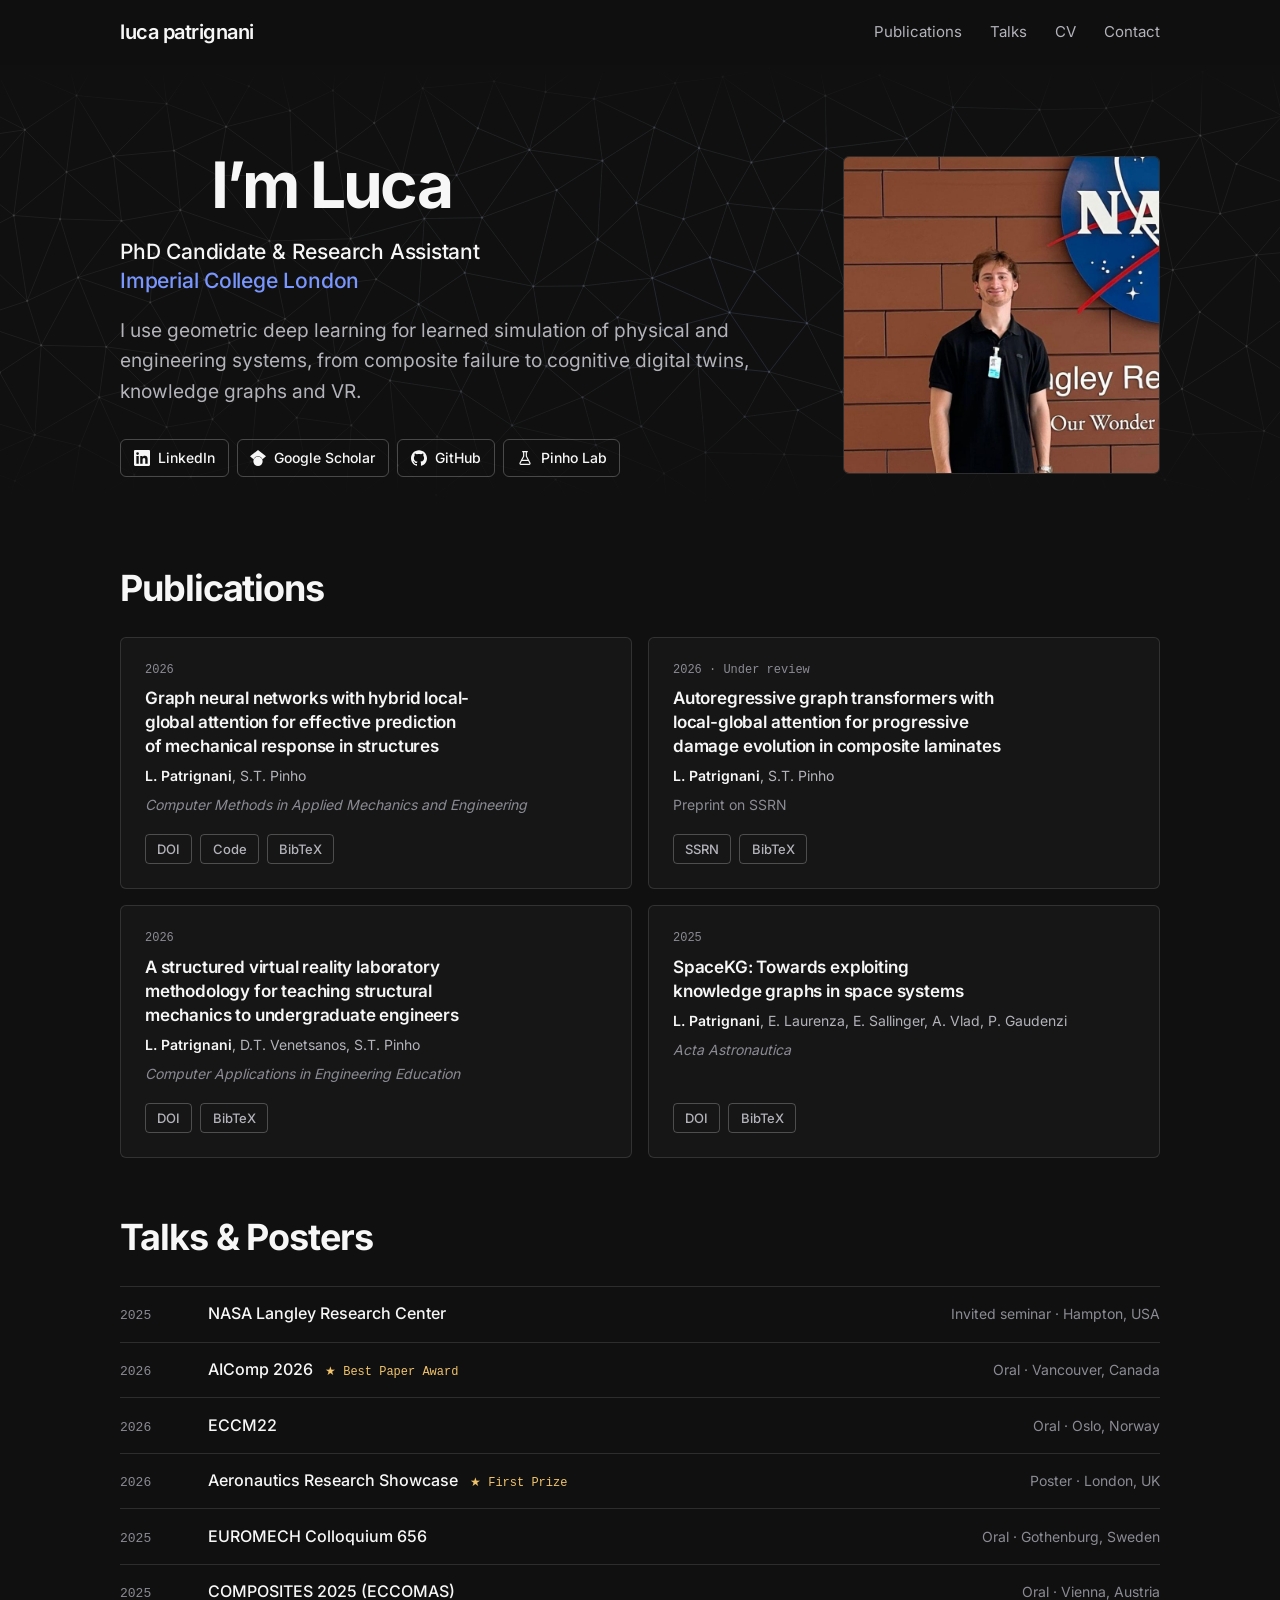
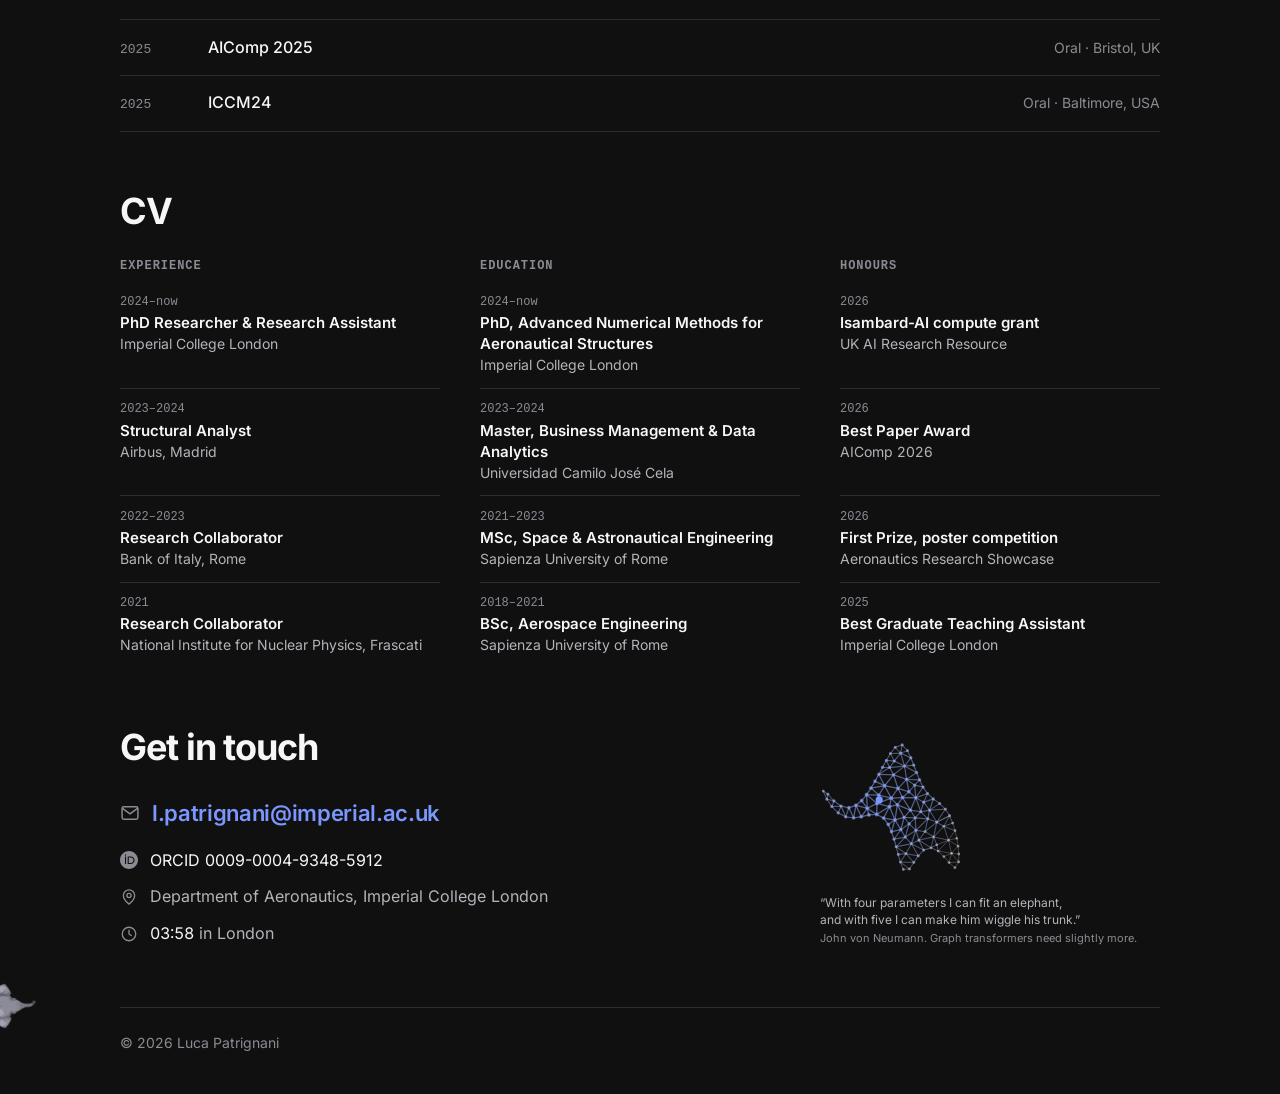
==== commit f2690aa0: "Auto-walking elephant, smaller von Neumann figure" ====
--- a/index.html
+++ b/index.html
@@ -41,9 +41,10 @@
 
   <!-- ===== Fonts & styles ===== -->
   <link rel="preload" href="assets/fonts/inter.woff2" as="font" type="font/woff2" crossorigin>
-  <link rel="stylesheet" href="assets/css/style.css">
-  <script src="assets/js/main.js" defer></script>
-  <script src="assets/js/mesh.js" defer></script>
+  <!-- After changing the CSS or JS, raise these ?v= numbers (also in 404.html) so visitors get the new files -->
+  <link rel="stylesheet" href="assets/css/style.css?v=5">
+  <script src="assets/js/main.js?v=5" defer></script>
+  <script src="assets/js/mesh.js?v=5" defer></script>
 
   <!-- Structured data: helps search engines understand who you are -->
   <script type="application/ld+json">
@@ -404,7 +405,7 @@
                   aria-label="An elephant drawn from five parameters, meshed into a graph, wiggling its trunk"></canvas>
           <figcaption>
             <p class="vn-quote">“With four parameters I can fit an elephant, and with five I can make him wiggle his trunk.”</p>
-            <p class="vn-credit">Attributed to John von Neumann. Graph transformers need slightly more.</p>
+            <p class="vn-credit">John von Neumann. Graph transformers need slightly more.</p>
           </figcaption>
         </figure>
 
@@ -433,7 +434,7 @@
 
   <footer class="site-footer">
     <div class="container">
-      <!-- Easter egg: clicking the © sends the elephant walking along this line (assets/js/main.js) -->
+      <!-- The elephant walks along this line when the footer comes into view; clicking the © sends it again (assets/js/main.js) -->
       <p class="footer-inner"><button class="egg" type="button" aria-label="Copyright. Click for a surprise">©</button> <span id="year">2026</span> Luca Patrignani</p>
     </div>
   </footer>
--- a/assets/css/style.css
+++ b/assets/css/style.css
@@ -499,20 +499,19 @@
 
 .contact-grid { display: grid; grid-template-columns: minmax(0, 1fr); gap: 2rem; }
 @media (min-width: 760px) {
-  .contact-grid { grid-template-columns: minmax(0, 1fr) minmax(0, 340px); align-items: start; gap: 3rem; }
+  .contact-grid { grid-template-columns: minmax(0, 1fr) minmax(0, 340px); align-items: stretch; gap: 3rem; }
 }
 
 /* Von Neumann's elephant (assets/js/mesh.js) */
 .vn-fig { width: 100%; max-width: 340px; }
-.vn-canvas { display: block; width: 100%; aspect-ratio: 6 / 5; cursor: crosshair; touch-action: pan-y; }
-.vn-quote {
-  margin-top: 0.5rem;
-  font-size: 0.875rem;
-  line-height: 1.55;
-  color: var(--text-muted);
-  text-wrap: balance;
-}
-.vn-credit { margin-top: 0.4rem; font: 0.75rem/1.5 var(--font-mono); color: var(--text-subtle); }
+.vn-canvas { display: block; width: 100%; height: 170px; cursor: crosshair; touch-action: pan-y; }
+.vn-quote { margin-top: 0.35rem; font-size: 0.75rem; line-height: 1.45; color: var(--text-muted); text-wrap: balance; }
+.vn-credit { margin-top: 0.15rem; font-size: 0.6875rem; line-height: 1.45; color: var(--text-subtle); }
+@media (min-width: 760px) {
+  /* The elephant takes exactly the height of the "Get in touch" column */
+  .vn-fig { display: flex; flex-direction: column; height: 100%; }
+  .vn-canvas { flex: 1 1 0; min-height: 0; height: 0; }
+}
 
 /* The sliding elephant (previous version, currently commented out in index.html) */
 .slide-fig { width: 100%; max-width: 340px; }
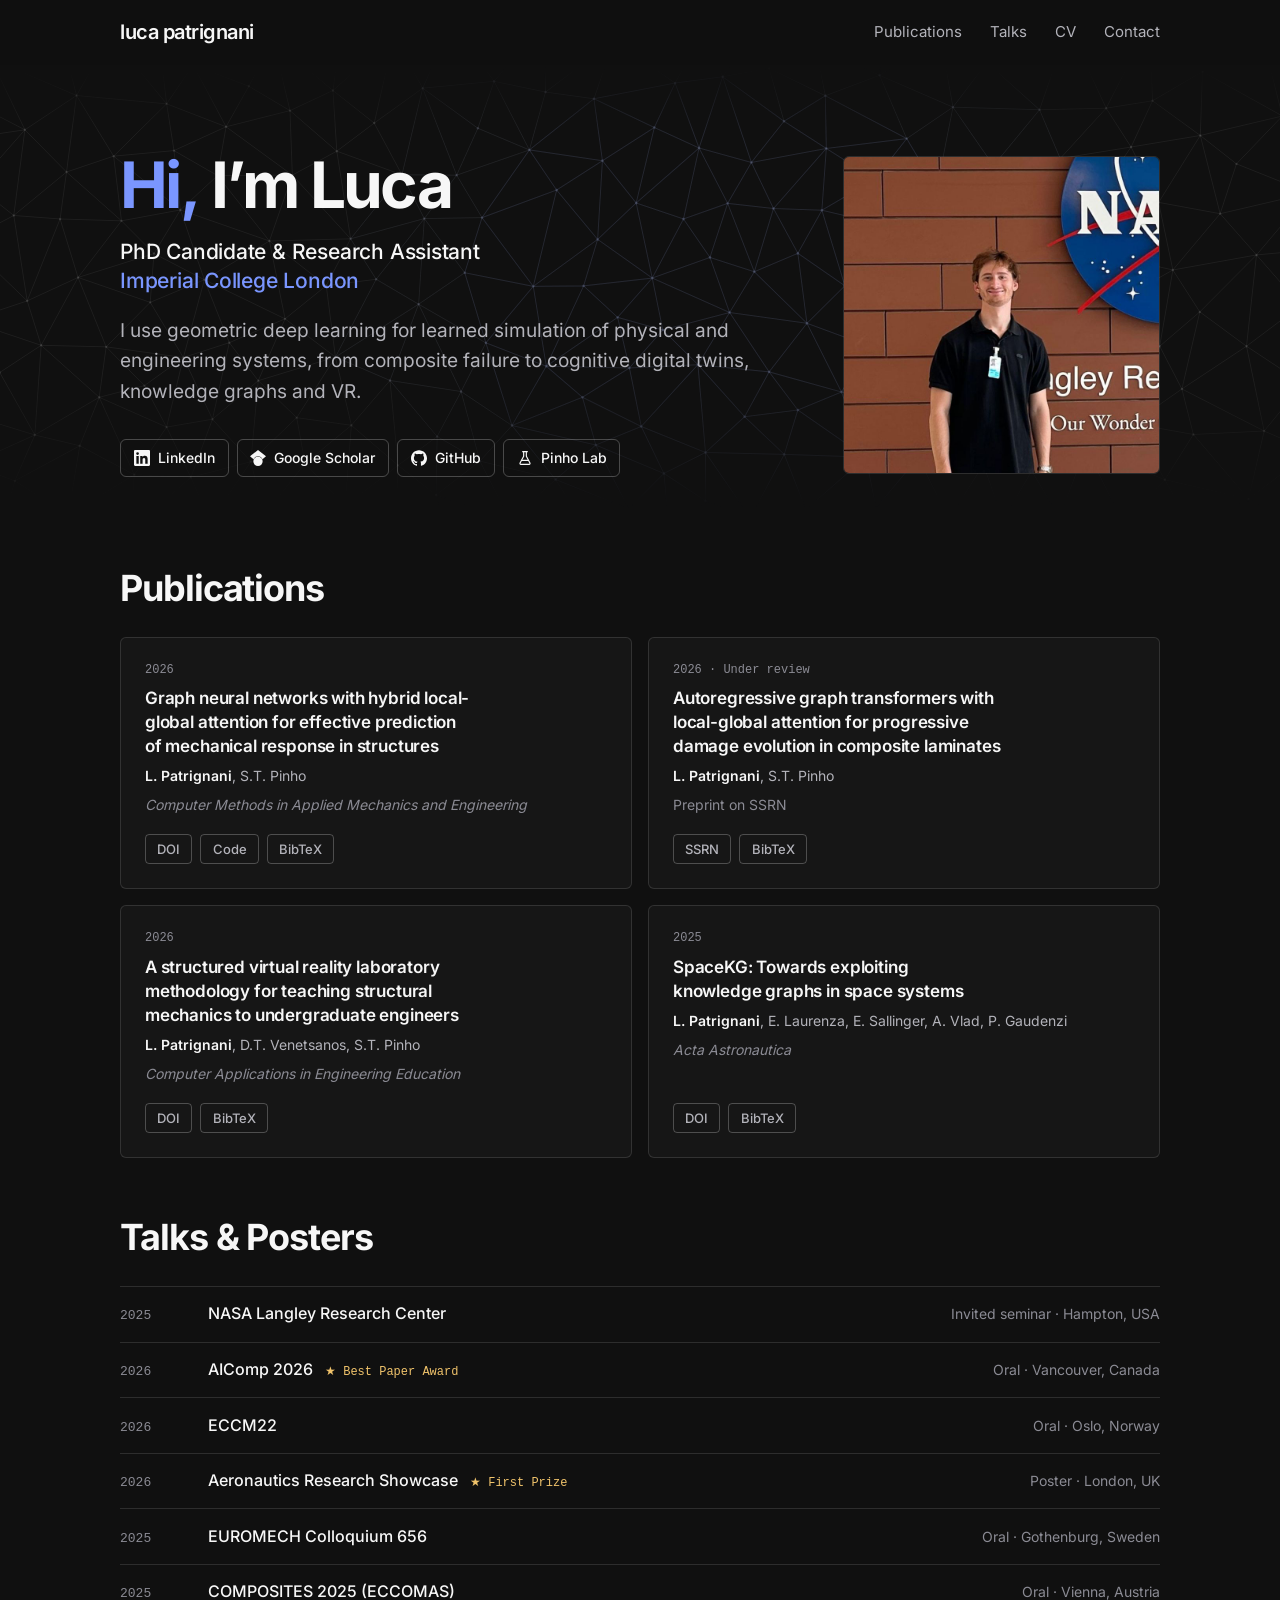
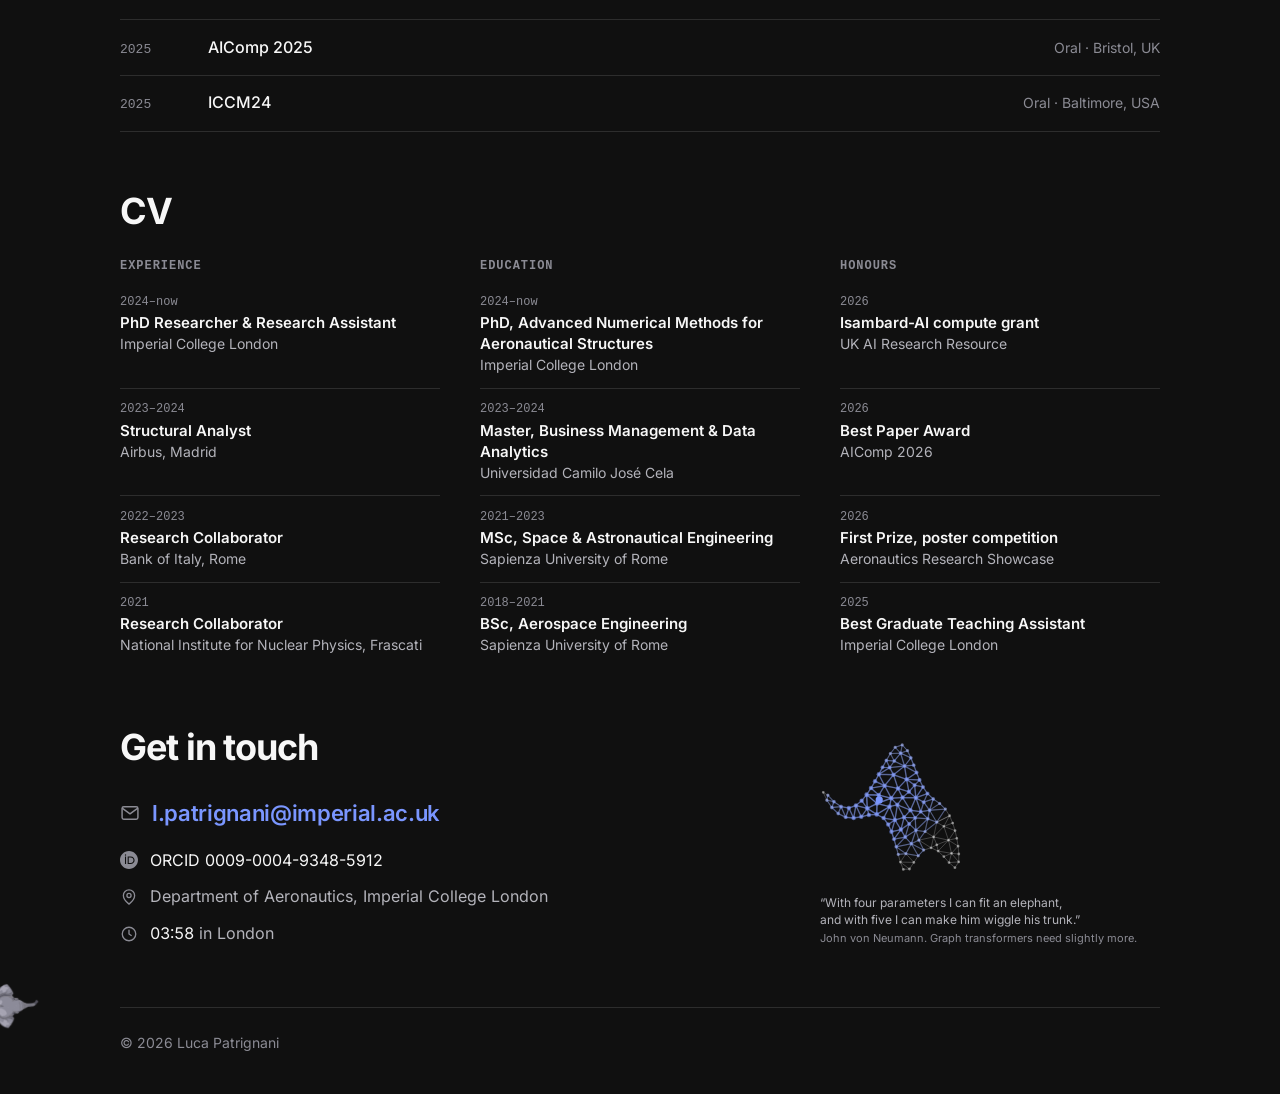
==== commit 9904efa7: "Speech balloons" ====
--- a/index.html
+++ b/index.html
@@ -42,9 +42,9 @@
   <!-- ===== Fonts & styles ===== -->
   <link rel="preload" href="assets/fonts/inter.woff2" as="font" type="font/woff2" crossorigin>
   <!-- After changing the CSS or JS, raise these ?v= numbers (also in 404.html) so visitors get the new files -->
-  <link rel="stylesheet" href="assets/css/style.css?v=5">
-  <script src="assets/js/main.js?v=5" defer></script>
-  <script src="assets/js/mesh.js?v=5" defer></script>
+  <link rel="stylesheet" href="assets/css/style.css?v=6">
+  <script src="assets/js/main.js?v=6" defer></script>
+  <script src="assets/js/mesh.js?v=6" defer></script>
 
   <!-- Structured data: helps search engines understand who you are -->
   <script type="application/ld+json">
@@ -373,7 +373,8 @@
             <h3 class="cv-heading">Honours</h3>
             <ul class="cv-list">
               <li><span class="cv-when">2026</span><strong>Isambard-AI compute grant</strong><span>UK AI Research Resource</span></li>
-              <li><span class="cv-when">2026</span><strong>Best Paper Award</strong><span>AIComp 2026</span></li>
+              <!-- data-balloon shows a small speech balloon on hover (or tap); add it to any element -->
+              <li><span class="cv-when">2026</span><strong data-balloon="Yes, quite a nerd.">Best Paper Award</strong><span>AIComp 2026</span></li>
               <li><span class="cv-when">2026</span><strong>First Prize, poster competition</strong><span>Aeronautics Research Showcase</span></li>
               <li><span class="cv-when">2025</span><strong>Best Graduate Teaching Assistant</strong><span>Imperial College London</span></li>
             </ul>
--- a/assets/css/style.css
+++ b/assets/css/style.css
@@ -539,8 +539,41 @@
   left: 0;
   width: 84px;
   height: auto;
+  cursor: pointer;
+  will-change: transform;
+  -webkit-tap-highlight-color: transparent;
+}
+
+/* Speech balloons (assets/js/main.js): used by data-balloon and the elephants */
+.balloon {
+  position: absolute;
+  z-index: 60;
+  padding: 0.45rem 0.75rem;
+  background: var(--surface);
+  color: var(--text);
+  border: 1px solid var(--border-strong);
+  border-radius: 10px;
+  box-shadow: 0 8px 24px -12px rgba(0, 0, 0, 0.6);
+  font: 500 0.8125rem/1.35 var(--font-sans);
+  white-space: nowrap;
   pointer-events: none;
-  will-change: transform;
+  opacity: 0;
+  transform: translateY(6px) scale(0.96);
+  transform-origin: var(--tail, 18px) 100%;
+  transition: opacity 0.18s ease, transform 0.18s ease;
+}
+.balloon.is-on { opacity: 1; transform: none; }
+.balloon::after {
+  content: "";
+  position: absolute;
+  bottom: -6px;
+  left: calc(var(--tail, 18px) - 5px);
+  width: 10px;
+  height: 10px;
+  background: var(--surface);
+  border-right: 1px solid var(--border-strong);
+  border-bottom: 1px solid var(--border-strong);
+  transform: rotate(45deg);
 }
 
 /* 11. Motion & print ----------------------------------------------------- */
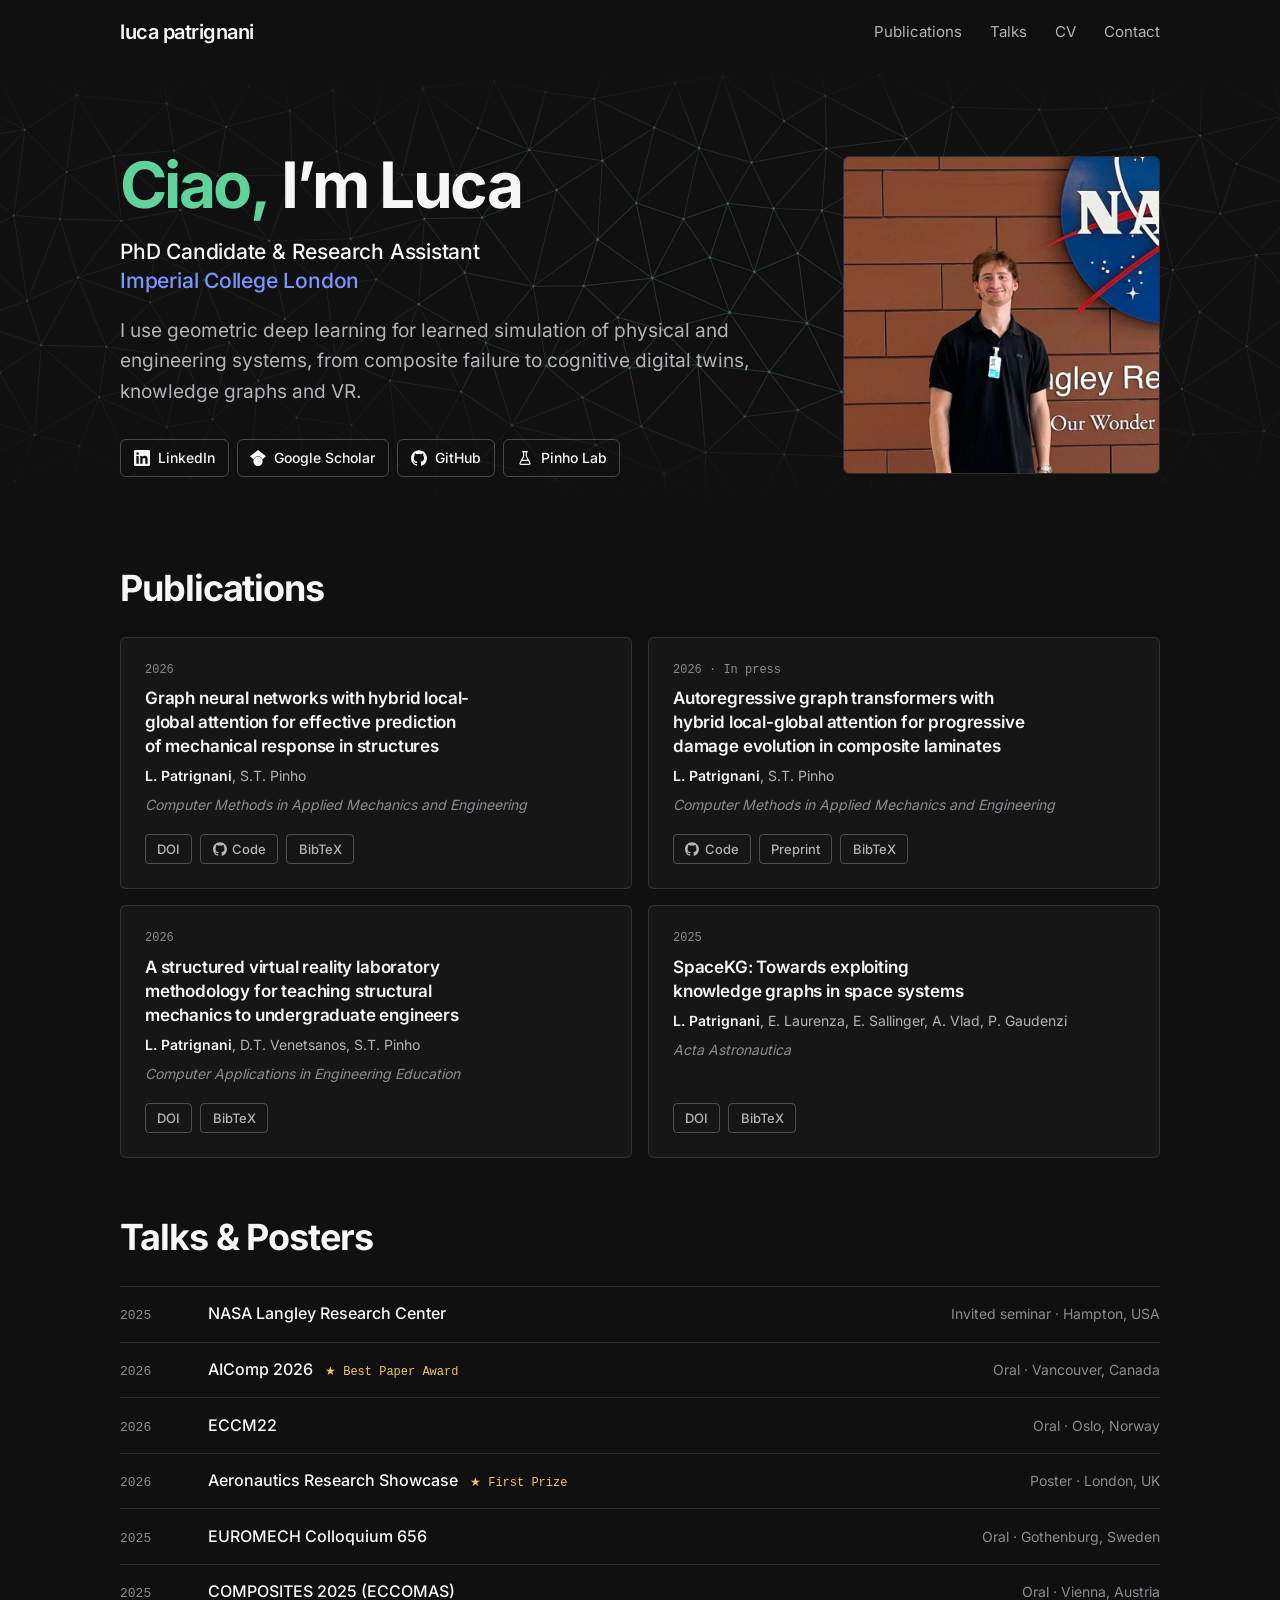
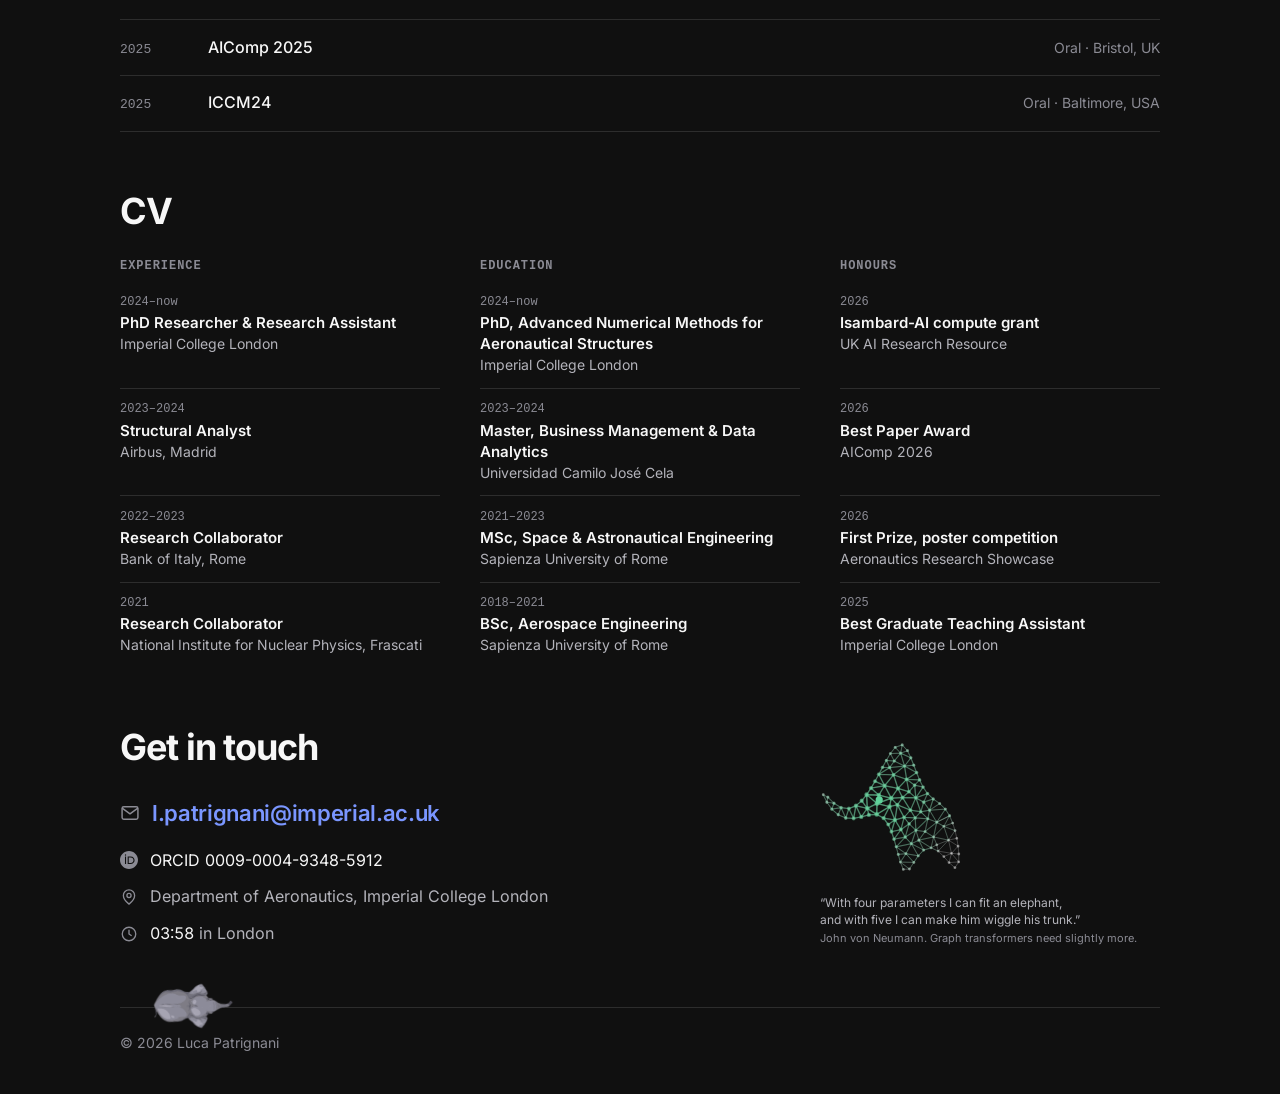
==== commit cddfc3ae: "Paper accepted: new title, code link" ====
--- a/index.html
+++ b/index.html
@@ -42,9 +42,9 @@
   <!-- ===== Fonts & styles ===== -->
   <link rel="preload" href="assets/fonts/inter.woff2" as="font" type="font/woff2" crossorigin>
   <!-- After changing the CSS or JS, raise these ?v= numbers (also in 404.html) so visitors get the new files -->
-  <link rel="stylesheet" href="assets/css/style.css?v=6">
-  <script src="assets/js/main.js?v=6" defer></script>
-  <script src="assets/js/mesh.js?v=6" defer></script>
+  <link rel="stylesheet" href="assets/css/style.css?v=7">
+  <script src="assets/js/main.js?v=7" defer></script>
+  <script src="assets/js/mesh.js?v=7" defer></script>
 
   <!-- Structured data: helps search engines understand who you are -->
   <script type="application/ld+json">
@@ -188,7 +188,7 @@
             <p class="pub-venue"><em>Computer Methods in Applied Mechanics and Engineering</em></p>
             <div class="pub-links">
               <a class="chip" href="https://doi.org/10.1016/j.cma.2026.118753" target="_blank" rel="noopener">DOI</a>
-              <a class="chip" href="https://github.com/EngLPat/local-global-graph-transformer" target="_blank" rel="noopener">Code</a>
+              <a class="chip" href="https://github.com/EngLPat/local-global-graph-transformer" target="_blank" rel="noopener"><svg class="icon" aria-hidden="true"><use href="#i-github"/></svg>Code</a>
               <details class="bibtex">
                 <summary class="chip">BibTeX</summary>
                 <div class="bibtex-box">
@@ -208,21 +208,26 @@
           </article>
 
           <article class="pub">
-            <p class="pub-meta">2026 · Under review</p>
-            <h3 class="pub-title"><a href="https://papers.ssrn.com/sol3/papers.cfm?abstract_id=7286223" target="_blank" rel="noopener">Autoregressive graph transformers with local-global attention for progressive damage evolution in composite laminates</a></h3>
+            <!-- TODO: when https://doi.org/10.1016/j.cma.2026.119539 starts working, point the title to it,
+                 replace the "Preprint" chip with a "DOI" chip, and change "In press" to the year only -->
+            <p class="pub-meta">2026 · In press</p>
+            <h3 class="pub-title"><a href="https://papers.ssrn.com/sol3/papers.cfm?abstract_id=7286223" target="_blank" rel="noopener">Autoregressive graph transformers with hybrid local-global attention for progressive damage evolution in composite laminates</a></h3>
             <p class="pub-authors"><strong>L. Patrignani</strong>, S.T. Pinho</p>
-            <p class="pub-venue">Preprint on SSRN</p>
+            <p class="pub-venue"><em>Computer Methods in Applied Mechanics and Engineering</em></p>
             <div class="pub-links">
-              <a class="chip" href="https://papers.ssrn.com/sol3/papers.cfm?abstract_id=7286223" target="_blank" rel="noopener">SSRN</a>
+              <a class="chip" href="https://github.com/EngLPat/graph-transformer-damage-propagator" target="_blank" rel="noopener"><svg class="icon" aria-hidden="true"><use href="#i-github"/></svg>Code</a>
+              <a class="chip" href="https://papers.ssrn.com/sol3/papers.cfm?abstract_id=7286223" target="_blank" rel="noopener">Preprint</a>
               <details class="bibtex">
                 <summary class="chip">BibTeX</summary>
                 <div class="bibtex-box">
                   <button class="copy-btn" type="button">Copy</button>
-<pre><code>@misc{patrignani2026autoregressive,
-  title  = {Autoregressive graph transformers with local--global attention for progressive damage evolution in composite laminates},
-  author = {Patrignani, Luca and Pinho, S. T.},
-  year   = {2026},
-  note   = {Preprint, SSRN 7286223. Under review at Computer Methods in Applied Mechanics and Engineering}
+<pre><code>@article{patrignani2026autoregressive,
+  title   = {Autoregressive {Graph Transformers} with hybrid local--global attention for progressive damage evolution in composite laminates},
+  author  = {Patrignani, Luca and Pinho, S. T.},
+  journal = {Computer Methods in Applied Mechanics and Engineering},
+  year    = {2026},
+  doi     = {10.1016/j.cma.2026.119539},
+  note    = {In press}
 }</code></pre>
                 </div>
               </details>
--- a/assets/css/style.css
+++ b/assets/css/style.css
@@ -248,6 +248,7 @@
   transition: border-color 0.15s ease, color 0.15s ease;
 }
 .chip:hover { border-color: var(--accent); color: var(--accent); }
+.chip .icon { width: 0.875rem; height: 0.875rem; }
 
 /* 5. Hero ---------------------------------------------------------------- */
 .hero {
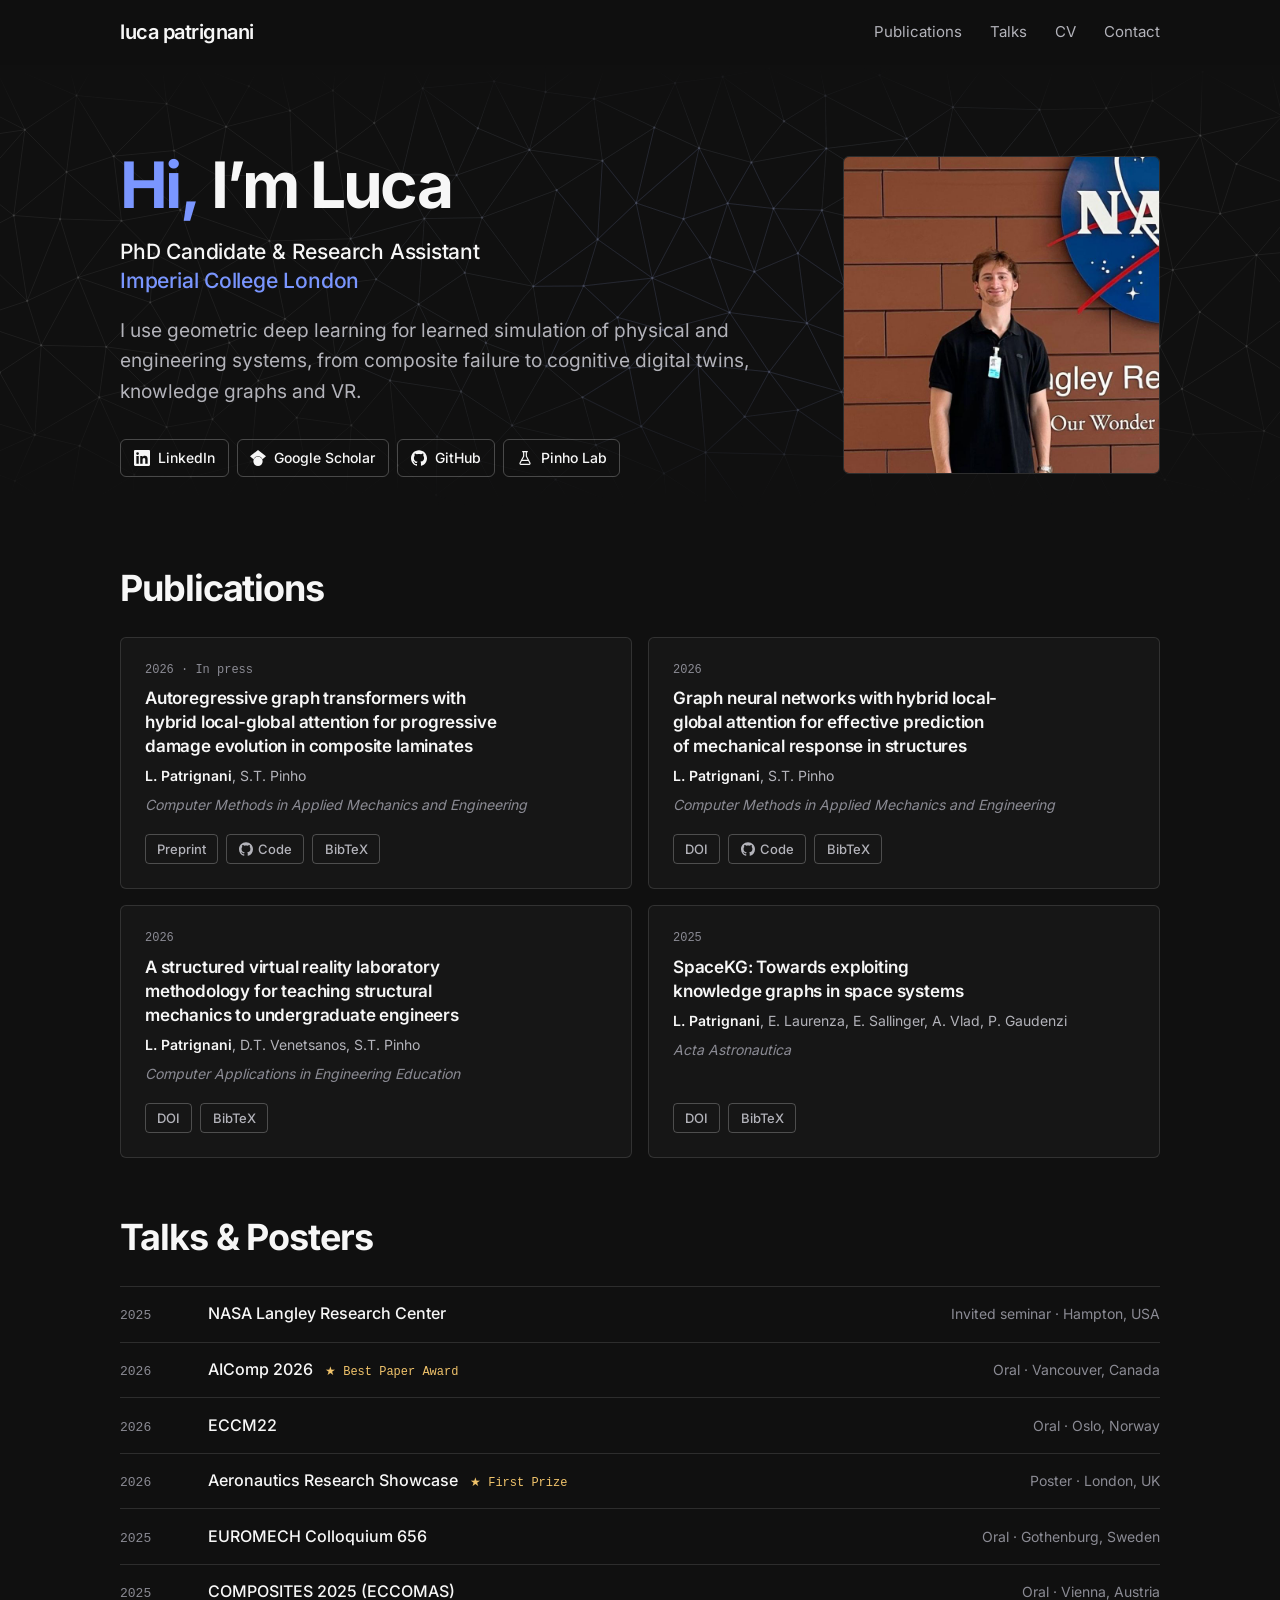
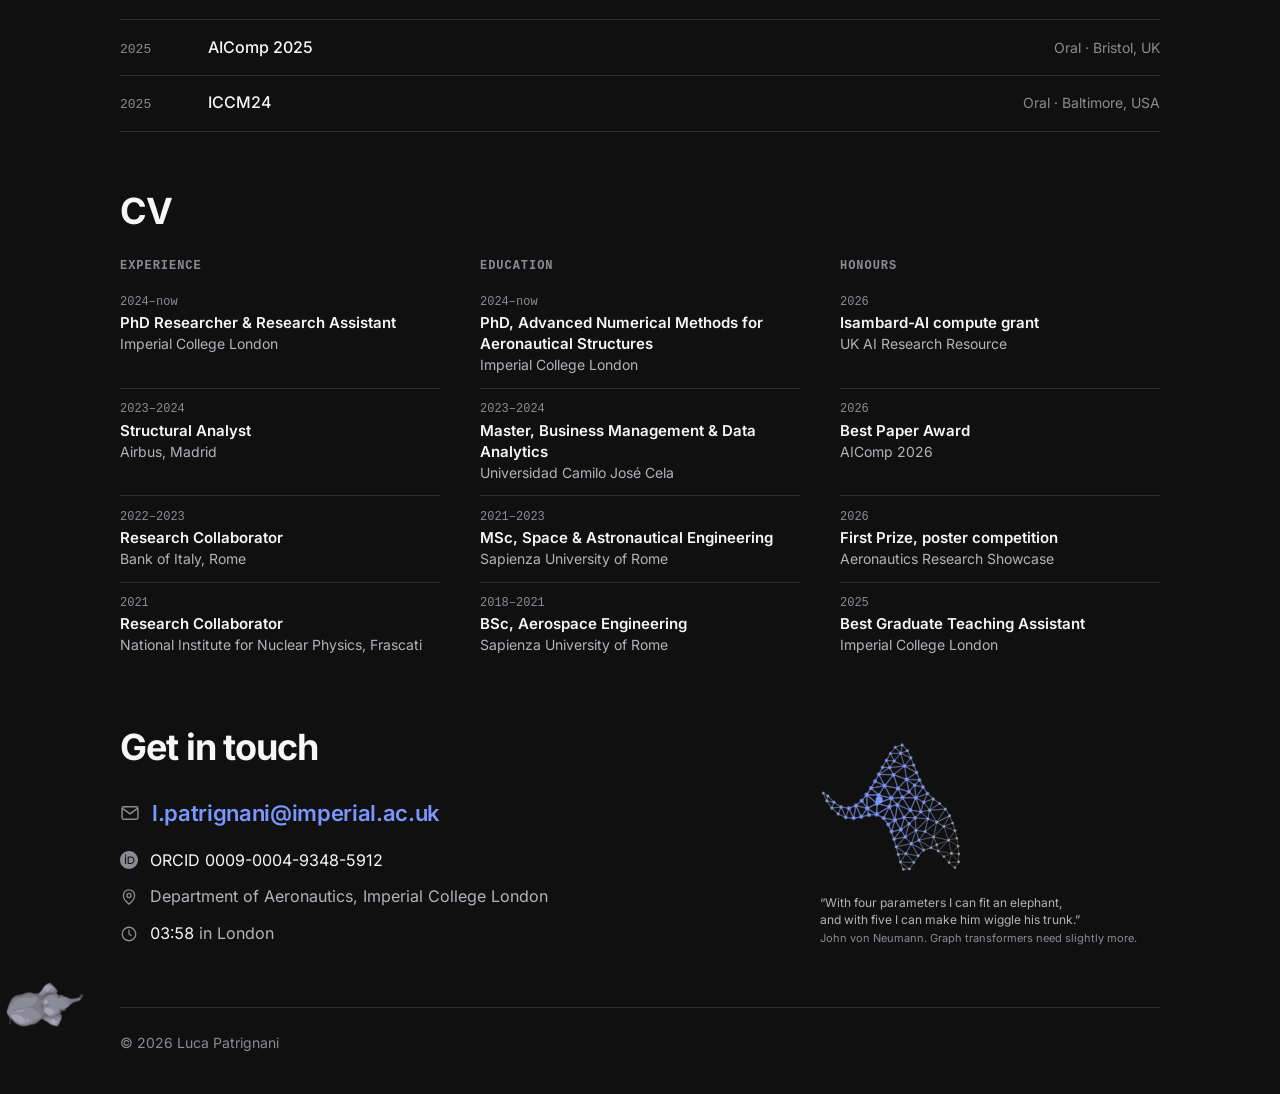
==== commit be437cdd: "Autoregressive paper first, consistent buttons" ====
--- a/index.html
+++ b/index.html
@@ -182,6 +182,33 @@
 
         <div class="pub-grid">
           <article class="pub">
+            <!-- TODO: when https://doi.org/10.1016/j.cma.2026.119539 starts working, point the title to it,
+                 replace the "Preprint" chip with a "DOI" chip, and change "In press" to the year only -->
+            <p class="pub-meta">2026 · In press</p>
+            <h3 class="pub-title"><a href="https://papers.ssrn.com/sol3/papers.cfm?abstract_id=7286223" target="_blank" rel="noopener">Autoregressive graph transformers with hybrid local-global attention for progressive damage evolution in composite laminates</a></h3>
+            <p class="pub-authors"><strong>L. Patrignani</strong>, S.T. Pinho</p>
+            <p class="pub-venue"><em>Computer Methods in Applied Mechanics and Engineering</em></p>
+            <div class="pub-links">
+              <a class="chip" href="https://papers.ssrn.com/sol3/papers.cfm?abstract_id=7286223" target="_blank" rel="noopener">Preprint</a>
+              <a class="chip" href="https://github.com/EngLPat/graph-transformer-damage-propagator" target="_blank" rel="noopener"><svg class="icon" aria-hidden="true"><use href="#i-github"/></svg>Code</a>
+              <details class="bibtex">
+                <summary class="chip">BibTeX</summary>
+                <div class="bibtex-box">
+                  <button class="copy-btn" type="button">Copy</button>
+<pre><code>@article{patrignani2026autoregressive,
+  title   = {Autoregressive {Graph Transformers} with hybrid local--global attention for progressive damage evolution in composite laminates},
+  author  = {Patrignani, Luca and Pinho, S. T.},
+  journal = {Computer Methods in Applied Mechanics and Engineering},
+  year    = {2026},
+  doi     = {10.1016/j.cma.2026.119539},
+  note    = {In press}
+}</code></pre>
+                </div>
+              </details>
+            </div>
+          </article>
+
+          <article class="pub">
             <p class="pub-meta">2026</p>
             <h3 class="pub-title"><a href="https://doi.org/10.1016/j.cma.2026.118753" target="_blank" rel="noopener">Graph neural networks with hybrid local-global attention for effective prediction of mechanical response in structures</a></h3>
             <p class="pub-authors"><strong>L. Patrignani</strong>, S.T. Pinho</p>
@@ -201,33 +228,6 @@
   pages   = {118753},
   year    = {2026},
   doi     = {10.1016/j.cma.2026.118753}
-}</code></pre>
-                </div>
-              </details>
-            </div>
-          </article>
-
-          <article class="pub">
-            <!-- TODO: when https://doi.org/10.1016/j.cma.2026.119539 starts working, point the title to it,
-                 replace the "Preprint" chip with a "DOI" chip, and change "In press" to the year only -->
-            <p class="pub-meta">2026 · In press</p>
-            <h3 class="pub-title"><a href="https://papers.ssrn.com/sol3/papers.cfm?abstract_id=7286223" target="_blank" rel="noopener">Autoregressive graph transformers with hybrid local-global attention for progressive damage evolution in composite laminates</a></h3>
-            <p class="pub-authors"><strong>L. Patrignani</strong>, S.T. Pinho</p>
-            <p class="pub-venue"><em>Computer Methods in Applied Mechanics and Engineering</em></p>
-            <div class="pub-links">
-              <a class="chip" href="https://github.com/EngLPat/graph-transformer-damage-propagator" target="_blank" rel="noopener"><svg class="icon" aria-hidden="true"><use href="#i-github"/></svg>Code</a>
-              <a class="chip" href="https://papers.ssrn.com/sol3/papers.cfm?abstract_id=7286223" target="_blank" rel="noopener">Preprint</a>
-              <details class="bibtex">
-                <summary class="chip">BibTeX</summary>
-                <div class="bibtex-box">
-                  <button class="copy-btn" type="button">Copy</button>
-<pre><code>@article{patrignani2026autoregressive,
-  title   = {Autoregressive {Graph Transformers} with hybrid local--global attention for progressive damage evolution in composite laminates},
-  author  = {Patrignani, Luca and Pinho, S. T.},
-  journal = {Computer Methods in Applied Mechanics and Engineering},
-  year    = {2026},
-  doi     = {10.1016/j.cma.2026.119539},
-  note    = {In press}
 }</code></pre>
                 </div>
               </details>
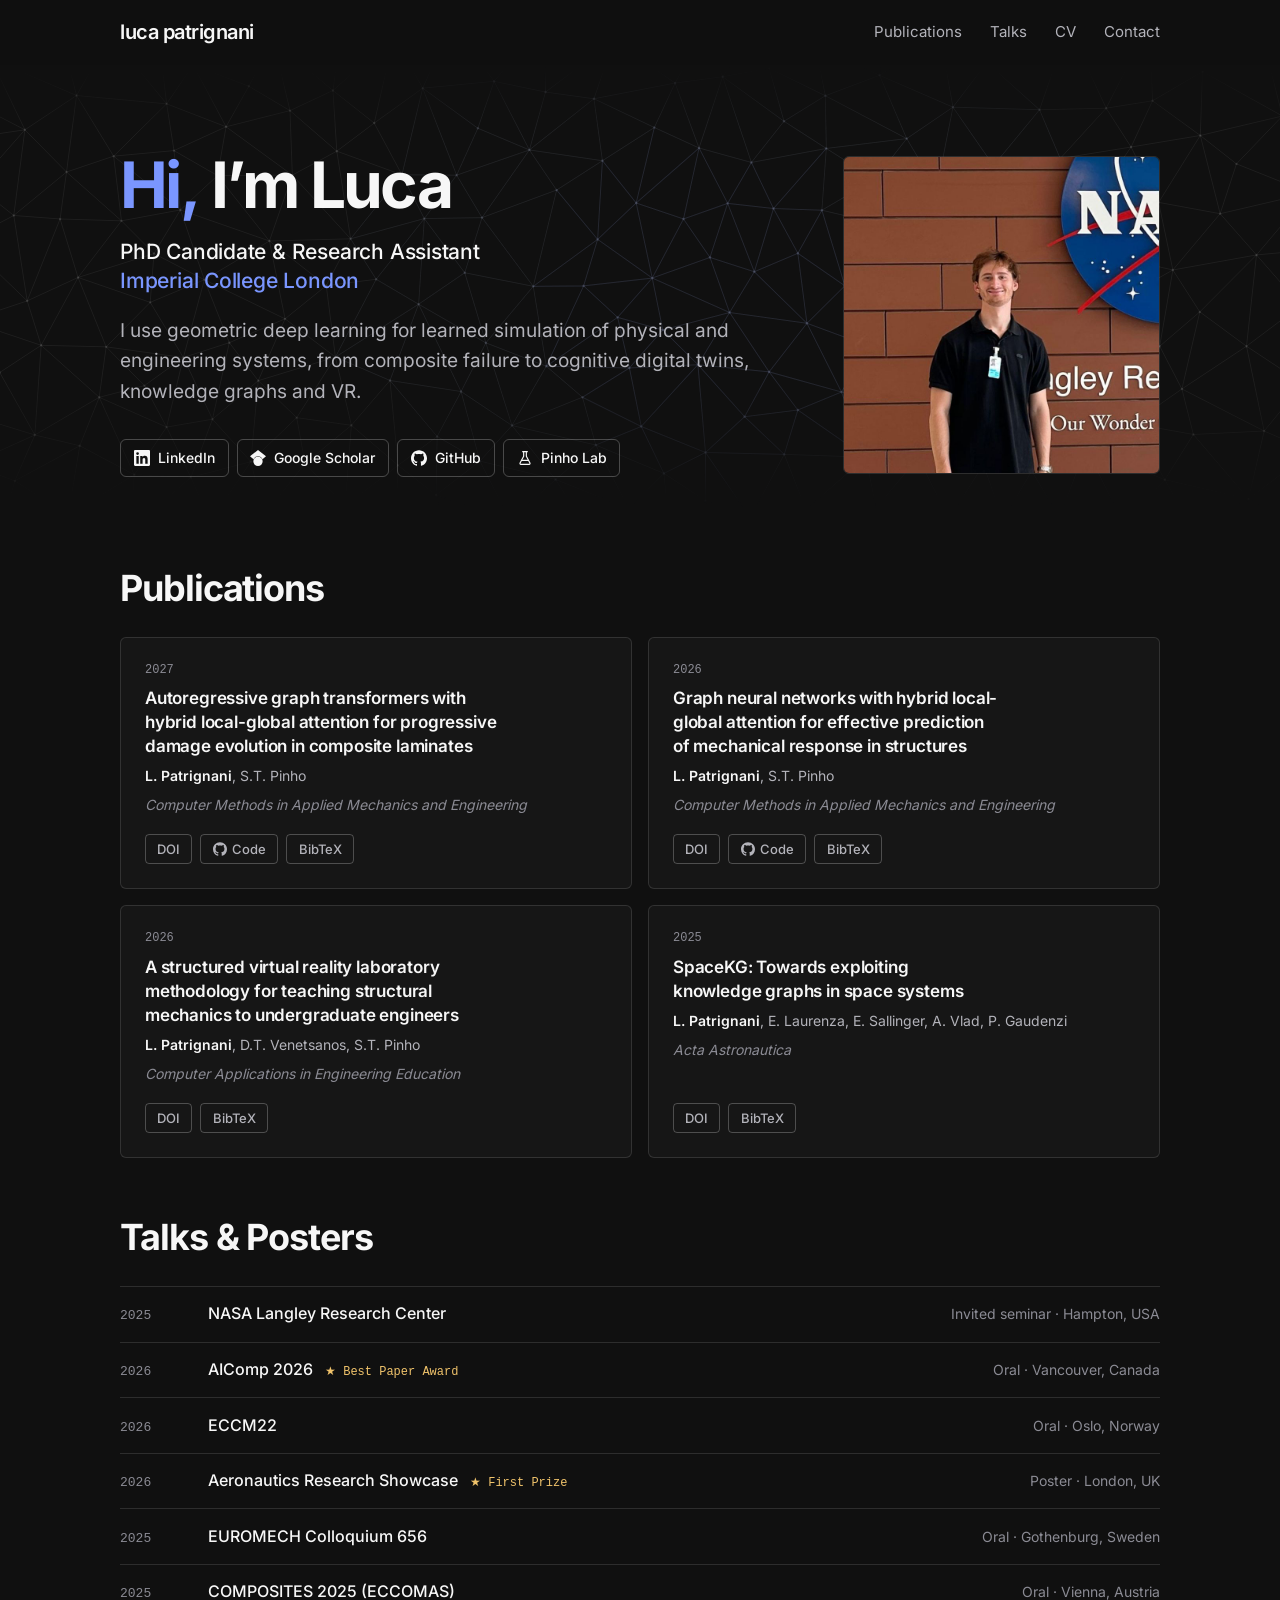
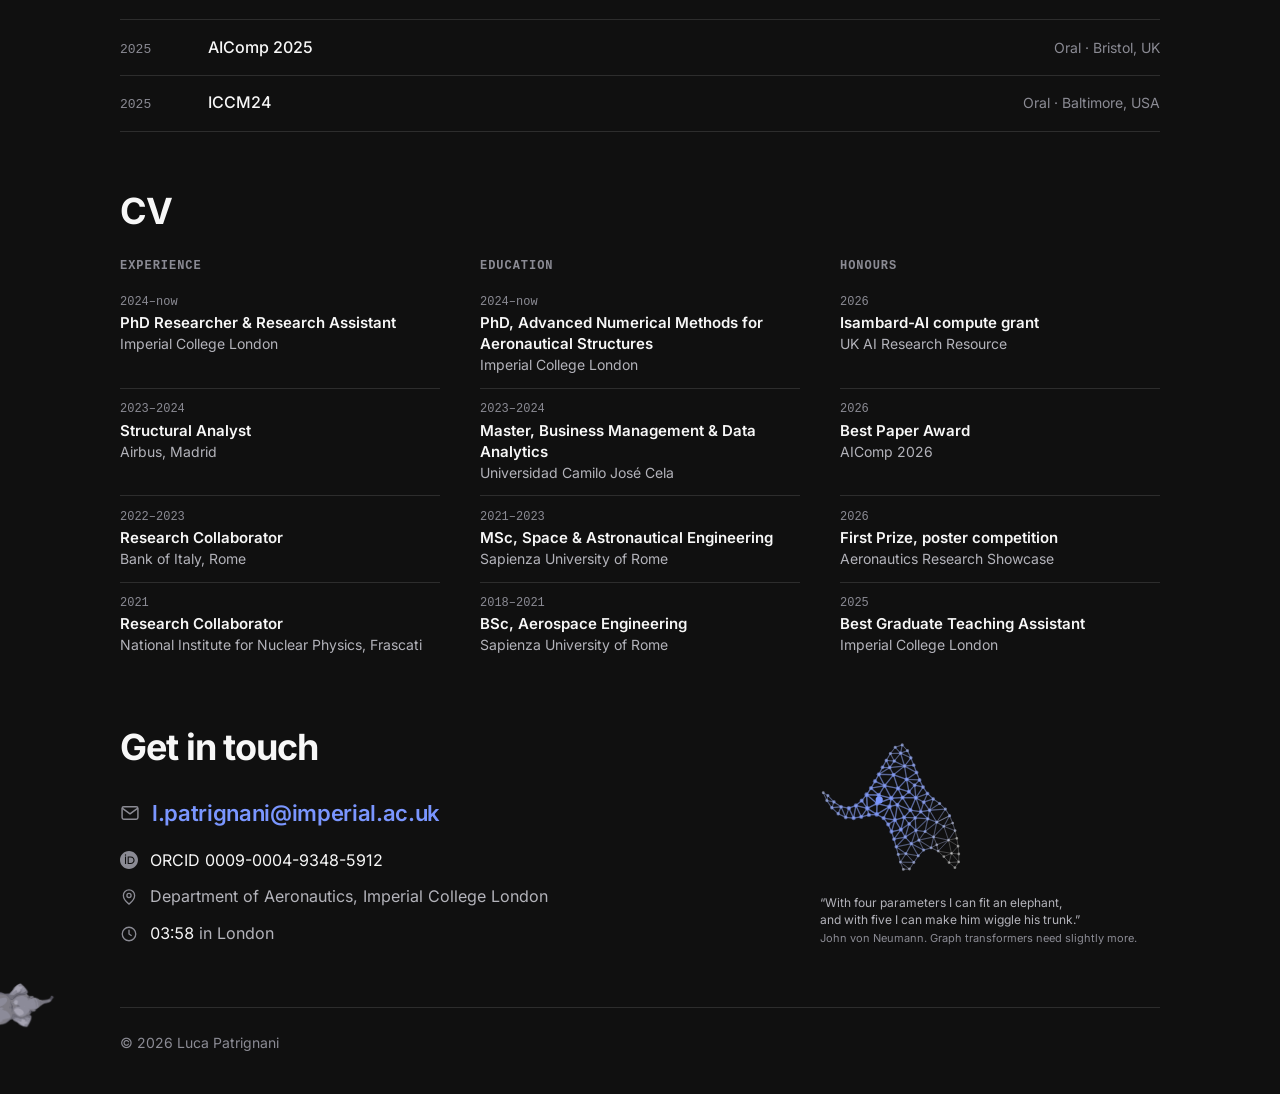
==== commit 06dc83ab: "Autoregressive paper published" ====
--- a/index.html
+++ b/index.html
@@ -182,26 +182,25 @@
 
         <div class="pub-grid">
           <article class="pub">
-            <!-- TODO: when https://doi.org/10.1016/j.cma.2026.119539 starts working, point the title to it,
-                 replace the "Preprint" chip with a "DOI" chip, and change "In press" to the year only -->
-            <p class="pub-meta">2026 · In press</p>
-            <h3 class="pub-title"><a href="https://papers.ssrn.com/sol3/papers.cfm?abstract_id=7286223" target="_blank" rel="noopener">Autoregressive graph transformers with hybrid local-global attention for progressive damage evolution in composite laminates</a></h3>
+            <p class="pub-meta">2027</p>
+            <h3 class="pub-title"><a href="https://doi.org/10.1016/j.cma.2026.119539" target="_blank" rel="noopener">Autoregressive graph transformers with hybrid local-global attention for progressive damage evolution in composite laminates</a></h3>
             <p class="pub-authors"><strong>L. Patrignani</strong>, S.T. Pinho</p>
             <p class="pub-venue"><em>Computer Methods in Applied Mechanics and Engineering</em></p>
             <div class="pub-links">
-              <a class="chip" href="https://papers.ssrn.com/sol3/papers.cfm?abstract_id=7286223" target="_blank" rel="noopener">Preprint</a>
+              <a class="chip" href="https://doi.org/10.1016/j.cma.2026.119539" target="_blank" rel="noopener">DOI</a>
               <a class="chip" href="https://github.com/EngLPat/graph-transformer-damage-propagator" target="_blank" rel="noopener"><svg class="icon" aria-hidden="true"><use href="#i-github"/></svg>Code</a>
               <details class="bibtex">
                 <summary class="chip">BibTeX</summary>
                 <div class="bibtex-box">
                   <button class="copy-btn" type="button">Copy</button>
-<pre><code>@article{patrignani2026autoregressive,
+<pre><code>@article{patrignani2027autoregressive,
   title   = {Autoregressive {Graph Transformers} with hybrid local--global attention for progressive damage evolution in composite laminates},
   author  = {Patrignani, Luca and Pinho, S. T.},
   journal = {Computer Methods in Applied Mechanics and Engineering},
-  year    = {2026},
-  doi     = {10.1016/j.cma.2026.119539},
-  note    = {In press}
+  volume  = {464},
+  pages   = {119539},
+  year    = {2027},
+  doi     = {10.1016/j.cma.2026.119539}
 }</code></pre>
                 </div>
               </details>
